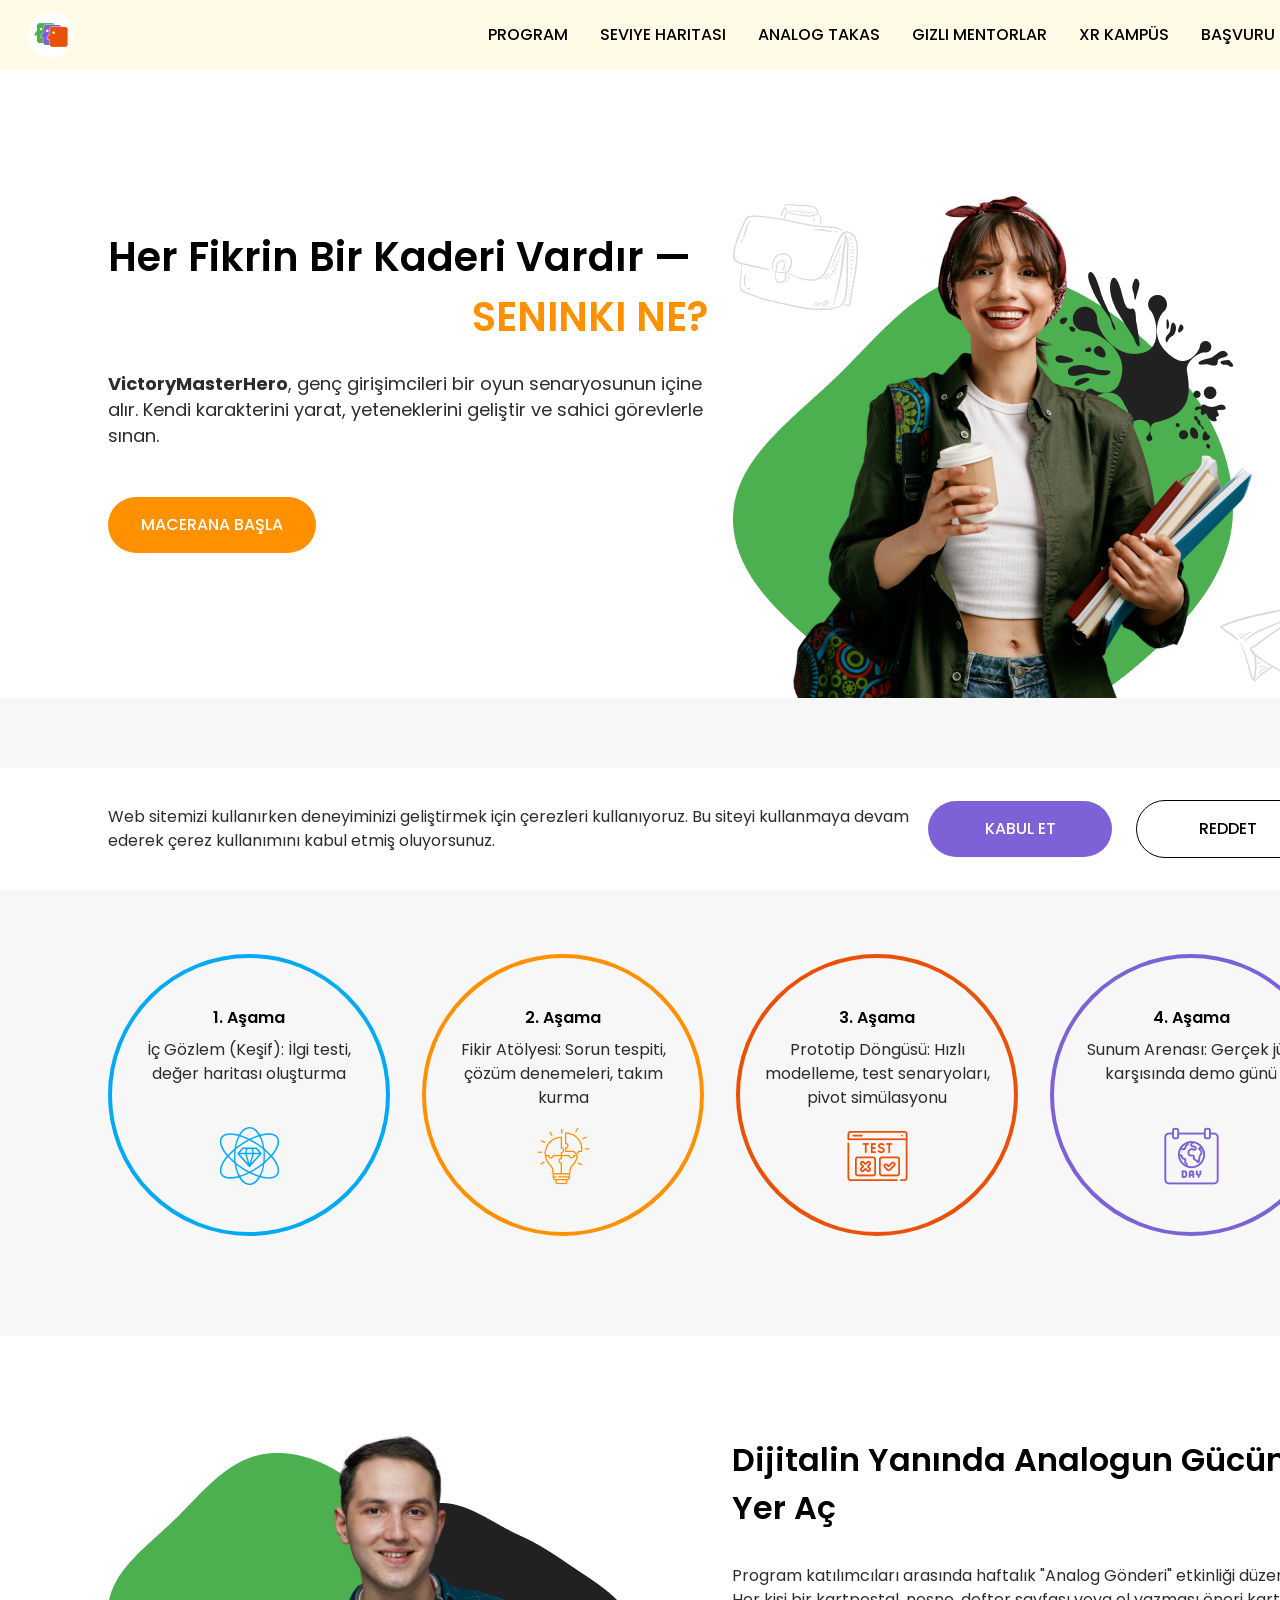
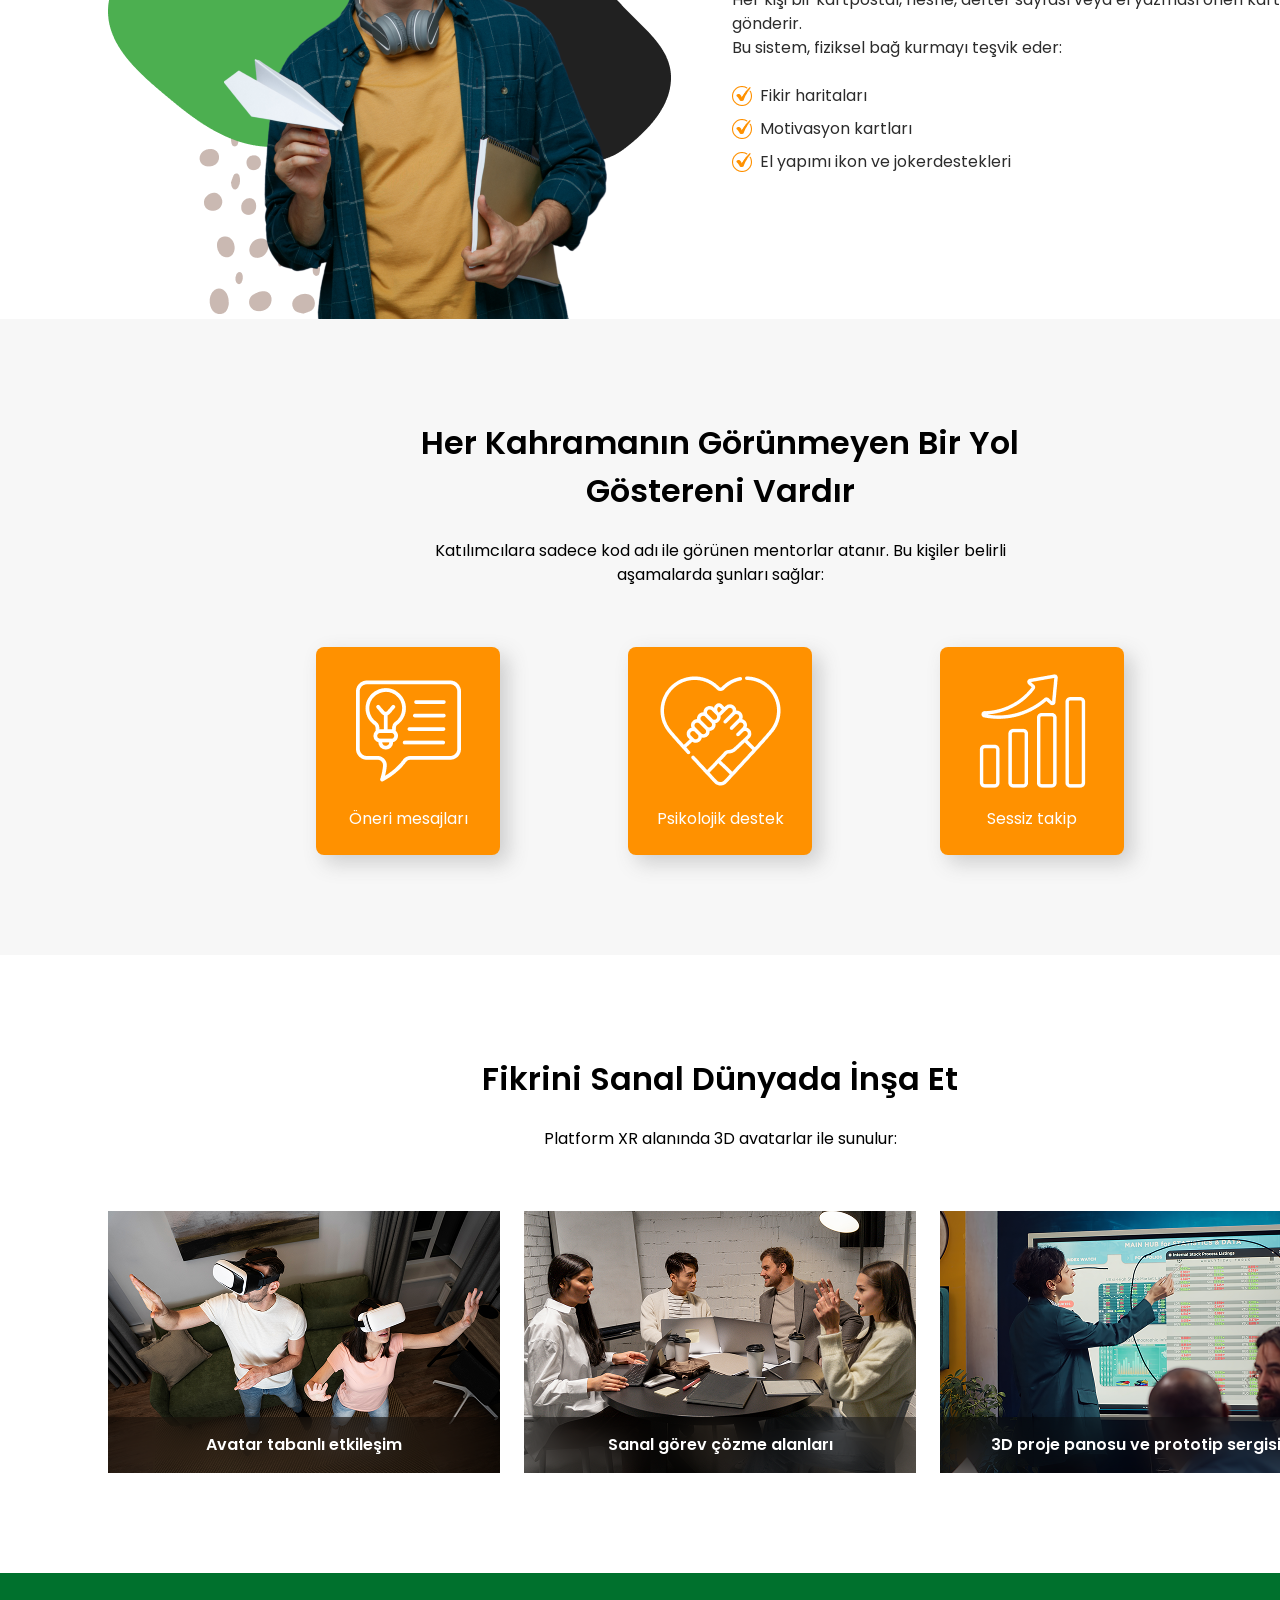
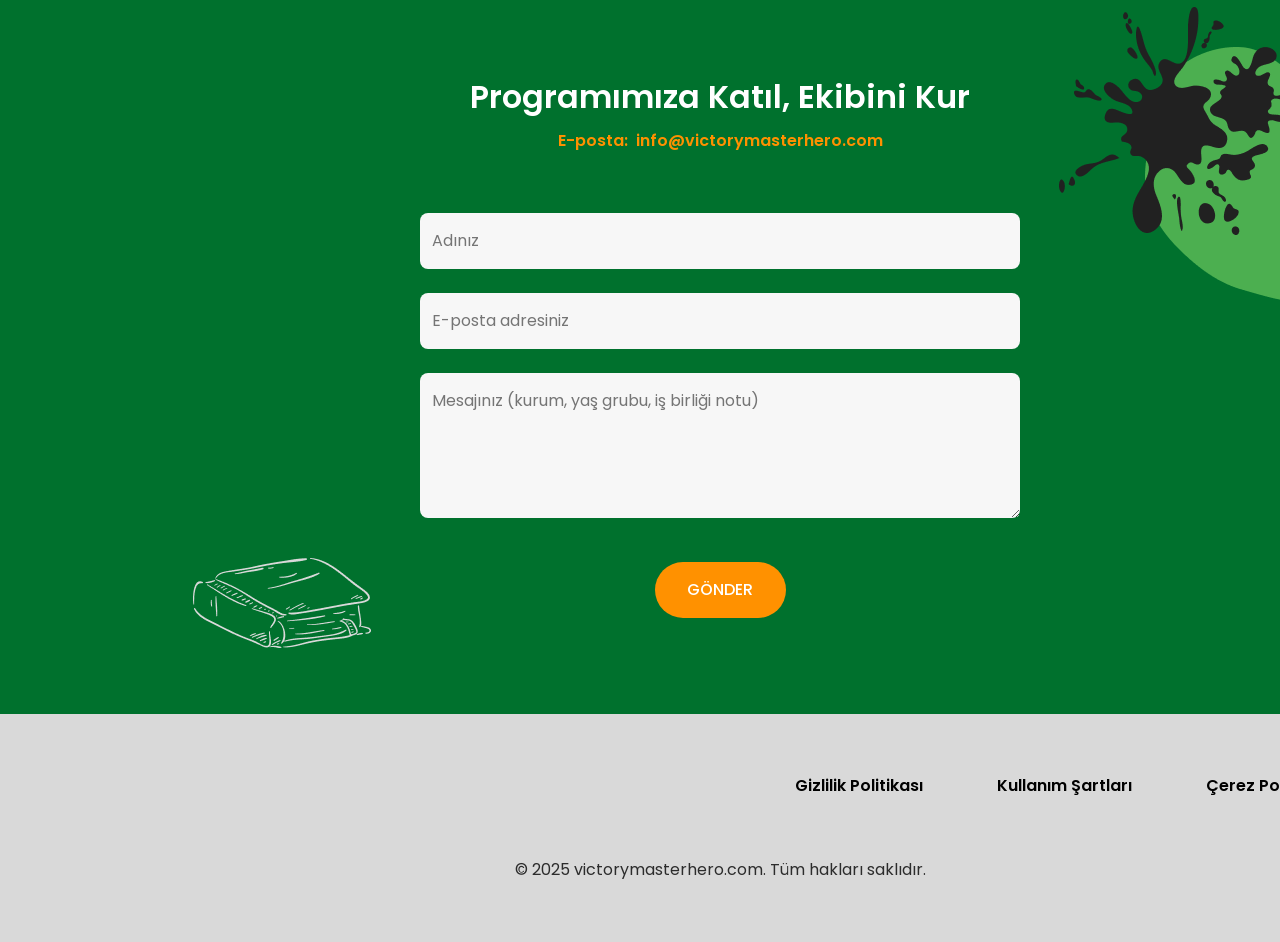
==== index.html @ 44bc8021 "1" ====
<!DOCTYPE html>
<html lang="en">
  <head>
    <meta charset="UTF-8" />
    <meta name="viewport" content="width=device-width, initial-scale=1.0" />
    <meta
      name="description"
      content="VictoryMasterHero, gençler için girişimcilik temelli oyunlaştırılmış eğitim programı sunar. XR kampüs, mentor sistemi ve analog takasla desteklenir."
    />
    <meta
      name="keywords"
      content="genç girişim, XR eğitim, oyunlaştırma, mentor destekli öğrenme, yaratıcı fikir süreci, girişimcilik oyunu"
    />
    <meta name="author" content="VictoryMasterHero Team" />
    <meta name="robots" content="index, follow" />
    <link rel="canonical" href="https://victorymasterhero.com" />

    <title>VictoryMasterHero</title>
    <link rel="icon" href="img/500x500.png" />

    <link rel="stylesheet" href="css/main.css" />
  </head>

  <body>
    <div id="cookie-popup" class="w-o-cookie-popup">
      <div class="w-o-cookie-popup-container">
        <p class="w-o-cookie-popup-text-two">
          Web sitemizi kullanırken deneyiminizi geliştirmek için çerezleri
          kullanıyoruz. Bu siteyi kullanmaya devam ederek çerez kullanımını
          kabul etmiş oluyorsunuz.
        </p>
        <div class="w-o-cookie-button-container">
          <button id="accept-cookies" class="w-o-cookie-button">
            Kabul Et
          </button>
          <button id="decline-cookies" class="w-o-cookie-button">Reddet</button>
        </div>
      </div>
    </div>
    <header class="w-o-header">
      <div class="w-o-header-background"></div>
      <nav class="w-o-navigation">
        <ul class="w-o-navigation-list">
          <li class="w-o-navigation-item">
            <a href="/" class="w-o-navigation-link">
              <img
                href="/"
                class="w-o-title-img w-o-navigation-img"
                alt="logo"
                src="img/header/Logo.png"
              />
            </a>
          </li>
          <li class="w-o-navigation-item">
            <a href="/" class="w-o-navigation-link">Program</a>
          </li>
          <li class="w-o-navigation-item">
            <a href="/#why" class="w-o-navigation-link">Seviye Haritası</a>
          </li>
          <li class="w-o-navigation-item">
            <a href="/#uniqueness" class="w-o-navigation-link">Analog Takas</a>
          </li>

          <li class="w-o-navigation-item">
            <a href="/#how" class="w-o-navigation-link">Gizli Mentorlar</a>
          </li>
          <li class="w-o-navigation-item">
            <a href="/#characters" class="w-o-navigation-link">XR Kampüs</a>
          </li>

          <li class="w-o-navigation-item">
            <a href="/#features" class="w-o-navigation-link">Başvuru</a>
          </li>
        </ul>

        <div class="w-o-header-button-wrapper">
          <a href="/" class="w-o-policy-terms-header-icon-menu">
            <img
              href="/"
              class="w-o-title-img"
              alt="logo"
              src="img/header/Logo.png"
            />
          </a>

          <button type="button" class="w-o-header-icon-button" data-menu-button>
            <img
              class="w-o-header-icon w-o-header-icon-menu"
              src="img/header/icon_burger.png"
              alt="menu "
            />

            <svg
              class="w-o-header-icon w-o-header-icon-close"
              viewBox="0 0 20 20"
              style="width: 32px; height: 32px; margin: -2px 8px 0 0"
            >
              <path
                fill-rule="evenodd"
                clip-rule="evenodd"
                d="M17.0303 6.96967C17.3232 7.26256 17.3232 7.73744 17.0303 8.03033L13.0607 12L17.0303 15.9697C17.3232 16.2626 17.3232 16.7374 17.0303 17.0303C16.7374 17.3232 16.2626 17.3232 15.9697 17.0303L12 13.0607L8.03033 17.0303C7.73744 17.3232 7.26256 17.3232 6.96967 17.0303C6.67678 16.7374 6.67678 16.2626 6.96967 15.9697L10.9393 12L6.96967 8.03033C6.67678 7.73744 6.67678 7.26256 6.96967 6.96967C7.26256 6.67678 7.73744 6.67678 8.03033 6.96967L12 10.9393L15.9697 6.96967C16.2626 6.67678 16.7374 6.67678 17.0303 6.96967Z"
                fill="rgba(0, 0, 0, 1)"
              />
            </svg>
          </button>
        </div>
      </nav>
    </header>

    <main>
      <section class="w-o-home" id="home">
        <div class="w-o-home-container">
          <div class="w-o-home-container-top">
            <p class="w-o-home-title">Her Fikrin Bir Kaderi Vardır —</p>
            <p class="w-o-home-title-q">Seninki Ne?</p>
            <p class="w-o-home-text">
              <strong>VictoryMasterHero</strong>, genç girişimcileri bir oyun
              senaryosunun içine alır. Kendi karakterini yarat, yeteneklerini
              geliştir ve sahici görevlerle sınan.
            </p>
            <a class="w-o-home-link" href="#"> Macerana Başla </a>
          </div>
        </div>
      </section>
      <article class="w-o-why" id="why">
        <span style="display: none"
          >Generated: 2025-05-02, Hash: w-o-qk39fnbgvhd-w-o-7x</span
        >

        <div class="w-o-why-container">
          <h2 class="w-o-about-title">
            Büyük Yolculuklar Minik <br />
            Kararlarla Başlar
          </h2>
          <dl class="w-o-why-list">
            <div
              class="w-o-why-item"
              style="border: 4px solid rgba(3, 169, 244, 1)"
            >
              <dt class="w-o-why-text-bold">1. Aşama</dt>
              <dd class="w-o-why-text">
                İç Gözlem (Keşif): İlgi testi, değer haritası oluşturma
              </dd>
              <figure class="w-o-why-img">
                <img
                  class="w-o-why-img"
                  src="img/why/values_16257068.png"
                  alt="values"
                />
              </figure>
            </div>
            <div
              class="w-o-why-item"
              style="border: 4px solid rgba(255, 145, 0, 1)"
            >
              <dt class="w-o-why-text-bold">2. Aşama</dt>
              <dd class="w-o-why-text">
                Fikir Atölyesi: Sorun tespiti, çözüm denemeleri, takım kurma
              </dd>
              <figure class="w-o-why-img">
                <img
                  class="w-o-why-img"
                  src="img/why/puzzle_11827458.png"
                  alt="puzzle"
                />
              </figure>
            </div>
            <div
              class="w-o-why-item"
              style="border: 4px solid rgba(232, 81, 7, 1)"
            >
              <dt class="w-o-why-text-bold">3. Aşama</dt>
              <dd class="w-o-why-text">
                Prototip Döngüsü: Hızlı modelleme, test senaryoları, pivot
                simülasyonu
              </dd>
              <figure class="w-o-why-img">
                <img
                  class="w-o-why-img"
                  src="img/why/test_6749151.png"
                  alt="test"
                />
              </figure>
            </div>
            <div
              class="w-o-why-item"
              style="border: 4px solid rgba(124, 98, 214, 1)"
            >
              <dt class="w-o-why-text-bold">4. Aşama</dt>
              <dd class="w-o-why-text">
                Sunum Arenası: Gerçek jüri karşısında demo günü
              </dd>
              <figure class="w-o-why-img">
                <img
                  class="w-o-why-img"
                  src="img/why/earth-day_16931848 1.png"
                  alt="earth day"
                />
              </figure>
            </div>
          </dl>
        </div>
      </article>
      <section class="w-o-uniqueness" id="uniqueness">
        <div class="w-o-uniqueness-container">
          <h2 class="w-o-about-title">
            Dijitalin Yanında Analogun Gücüne Yer Aç
          </h2>
          <p class="w-o-uniqueness-text-q">
            Program katılımcıları arasında haftalık "Analog Gönderi" etkinliği
            düzenlenir. Her kişi bir kartpostal, nesne, defter sayfası veya el
            yazması öneri kartı gönderir. <br />
            Bu sistem, fiziksel bağ kurmayı teşvik eder:
          </p>
          <div class="w-o-uniqueness-list">
            <div class="w-o-uniqueness-item">
              <img src="/img/Icon.png" alt="done" />
              <p class="w-o-uniqueness-text">Fikir haritaları</p>
            </div>
            <div class="w-o-uniqueness-item">
              <img src="/img/Icon.png" alt="done" />
              <p class="w-o-uniqueness-text">Motivasyon kartları</p>
            </div>
            <div class="w-o-uniqueness-item">
              <img src="/img/Icon.png" alt="done" />
              <p class="w-o-uniqueness-text">
                El yapımı ikon ve jokerdestekleri
              </p>
            </div>
          </div>
        </div>
      </section>
      <section class="w-o-how" id="how">
        <div class="w-o-how-container">
          <h2 class="w-o-about-title w-o-how-title">
            Her Kahramanın Görünmeyen Bir Yol Göstereni Vardır
          </h2>
          <p class="w-o-how-q">
            Katılımcılara sadece kod adı ile görünen mentorlar atanır. Bu
            kişiler belirli aşamalarda şunları sağlar:
          </p>
          <ul class="w-o-how-list">
            <li class="w-o-how-item">
              <img
                class="w-o-how-img"
                src="/img/how/creative_9762120.png"
                alt="creative"
              />
              <p class="w-o-how-text">Öneri mesajları</p>
            </li>
            <li class="w-o-how-item">
              <img
                class="w-o-how-img"
                src="/img/how/hands_4951311 1.png"
                alt="hands"
              />
              <p class="w-o-how-text">Psikolojik destek</p>
            </li>
            <li class="w-o-how-item">
              <img
                class="w-o-how-img"
                src="/img/how/growth-chart_11753055 1.png"
                alt="growth chart"
              />
              <p class="w-o-how-text">Sessiz takip</p>
            </li>
          </ul>
        </div>
      </section>
      <section class="w-o-characters" id="characters">
        <div class="w-o-characters-container">
          <h2 class="w-o-about-title w-o-characters-title">
            Fikrini Sanal Dünyada İnşa Et
          </h2>
          <p class="w-o-characters-q">
            Platform XR alanında 3D avatarlar ile sunulur:
          </p>
          <ul class="w-o-characters-list">
            <li class="w-o-characters-item">
              <img
                class="w-o-characters-img"
                src="/img/characters/Image (1).png"
                alt="people"
              />
              <p class="w-o-characters-text">Avatar tabanlı etkileşim</p>
            </li>
            <li class="w-o-characters-item">
              <img
                class="w-o-characters-img"
                src="/img/characters/Image (2).png"
                alt="people"
              />
              <p class="w-o-characters-text">Sanal görev çözme alanları</p>
            </li>
            <li class="w-o-characters-item">
              <img
                class="w-o-characters-img"
                src="/img/characters/Image (3).png"
                alt="people"
              />
              <p class="w-o-characters-text">
                3D proje panosu ve prototip sergisi
              </p>
            </li>
          </ul>
        </div>
      </section>

      <section class="w-o-features" id="features">
        <div class="w-o-features-container">
          <h2 class="w-o-features-title">Programımıza Katıl, Ekibini Kur</h2>
          <p class="w-o-features-text-bold">
            E-posta: 
            <a
              class="w-o-features-text-bold"
              href="mailto:info@victorymasterhero.com"
              >info@victorymasterhero.com</a
            >
          </p>
          <div class="w-o-features-div">
            <form
              class="w-o-features-form"
              action="info@victorymasterhero.com"
              method="POST"
              enctype="text/plain"
            >
              <input
                class="w-o-features-input"
                type="text"
                name="name"
                placeholder="Adınız"
                required
              />
              <input
                class="w-o-features-input"
                type="email"
                name="email"
                placeholder="E-posta adresiniz"
                required
              />
              <textarea
                class="w-o-features-input w-o-features-textarea"
                name="message"
                required
                placeholder="Mesajınız (kurum, yaş grubu, iş birliği notu)"
              ></textarea>
              <button class="w-o-features-button" type="submit">Gönder</button>
            </form>
          </div>
        </div>
      </section>
    </main>
    <footer
      class="w-o-footer"
      style="margin: auto; background: rgba(217, 217, 217, 1)"
    >
      <div class="w-o-footer-container">
        <div class="w-o-footer-wrapper">
          <a class="w-o-footer-text" href="/policy.html">Gizlilik Politikası</a>
          <a class="w-o-footer-text" href="/terms.html">Kullanım Şartları </a>
          <a class="w-o-footer-text" href="/cookies.html">Çerez Politikası</a>
        </div>
        <p class="w-o-footer-copyright">
          © 2025 victorymasterhero.com. Tüm hakları saklıdır.
        </p>
      </div>
    </footer>
    <script src="js/mobile-menu.js"></script>
    <script src="js/jquery-loc-w-o-0.js"></script>
  </body>
</html>
---- css/main.css ----
@import url("https://fonts.googleapis.com/css2?family=Poppins:ital,wght@0,100;0,200;0,300;0,400;0,500;0,600;0,700;0,800;0,900;1,100;1,200;1,300;1,400;1,500;1,600;1,700;1,800;1,900&display=swap");

* {
  -webkit-box-sizing: border-box;
  box-sizing: border-box;
}

html {
  scroll-behavior: smooth;
  background: rgba(255, 255, 255, 1);
  color: rgba(44, 44, 44, 1);
}

body {
  margin: 0;
}

h1,
h2,
h3,
h4,
h5,
h6,
p {
  margin: 0;
}

ul,
ol {
  margin: 0;
  padding: 0;
  list-style: none;
}
dl,
dt,
dd {
  margin: 0;
  padding: 0;
}
img {
  display: block;
  height: auto;
}
figure {
  margin: 0;
  padding: 0;
  border: 0;
}
.list {
  list-style: none;
}

button,
a {
  cursor: pointer;
}

.button:hover {
  scale: 120%;
}

.w-o-header.is-open .w-o-header-background {
  left: 0;
}
.w-o-header-button-wrapper {
  margin-left: auto;
}
.w-o-header-icon {
  display: none;
}

.w-o-header-icon-button {
  display: -webkit-box;
  display: -ms-flexbox;
  display: flex;
  background-color: transparent;
  border: none;
  border-radius: 50%;
}
.w-o-navigation-list.is-open {
  right: 0;
}
.w-o-header-icon-menu {
  display: block;
}

.w-o-header-icon-button.is-open .w-o-header-icon-menu {
  display: none;
}

.w-o-header-icon-button.is-open .w-o-header-icon-close {
  display: block;
}

.w-o-header {
  position: fixed;
  width: 100%;
  z-index: 5;
  transition: background-color 0.3s ease;
  background: transparent;
  display: flex;
  height: 66px;
  background: rgba(217, 217, 217, 1);
  backdrop-filter: blur(20px);
}

.w-o-header-background {
  position: absolute;
  top: 0;
  right: 0;
  bottom: 0;
  left: 100%;
  z-index: -1;
  transition: left 0.3s ease;
  background: rgba(217, 217, 217, 1);
  backdrop-filter: blur(20px);
}
.w-o-header.is-open .w-o-header-background {
  left: 0;
}
.w-o-header-button-wrapper {
  margin-right: auto;
  display: flex;
  align-items: center;
  justify-content: space-between;
}

.w-o-header-icon-menu {
  display: block;
}

.w-o-header-icon-button.is-open .w-o-header-icon-menu {
  display: none;
}

.w-o-header-icon-button.is-open .w-o-header-icon-close {
  display: block;
}

.w-o-navigation {
  display: -ms-flexbox;
  -webkit-box-orient: vertical;
  -webkit-box-direction: normal;
  -ms-flex-direction: column;
  flex-direction: column;
  -webkit-box-align: center;
  -ms-flex-align: center;
  align-items: center;
  -webkit-box-flex: 1;
  -ms-flex: 1;
  flex: 1;
  padding: 10px 12px;
  position: relative;
}

.w-o-navigation-list {
  display: flex;
  flex-direction: column;
  align-items: start;
  position: absolute;
  top: 100%;
  right: -100%;
  width: 100%;
  height: 557px;
  transition: 0.3s;
  z-index: 999;
  padding: 0px 32px;
  gap: 28px;
  background: rgba(217, 217, 217, 1);
  backdrop-filter: blur(20px);
}

.w-o-navigation-list.is-open {
  right: 0;
}

.w-o-navigation-link {
  font-family: Poppins;
  font-weight: 500;
  font-size: 16px;
  line-height: 24px;
  letter-spacing: 0%;
  text-align: center;
  text-transform: uppercase;

  transition: all 0.3s ease-in-out;
  text-decoration: none;
  color: rgba(0, 0, 0, 1);
}

.w-o-navigation-link:hover,
.w-o-navigatioт-link:focus {
  color: rgba(0, 110, 4, 1);
}

.w-o-header.is-open {
  background-color: transparent;
}

.w-o-navigation-img {
  display: none;
}

@media screen and (min-width: 1200px) {
  .w-o-navigation-img {
    display: flex;
    margin-right: 380px;
  }
  .w-o-policy-terms-header-icon-menu {
    display: none;
  }

  .w-o-header {
    width: 100%;
    height: 70px;
    padding: 10px 0px 10px 20px;
    display: flex;
    align-items: center;
    justify-content: center;
    z-index: 1000;
    background: rgba(255, 251, 230, 1);
  }

  .w-o-header-background {
  }
  .w-o-header-icon-button {
    display: none;
  }
  .w-o-navigation {
    display: flex;
    flex-direction: row;
    flex: 1;
    padding: 0;
    width: 1440px;
    margin: auto;
  }

  .w-o-navigation-list {
    background-color: transparent;
    flex-direction: row;
    display: flex;
    position: static;
    width: 1440px;
    margin: auto;
    padding-block: 0;
    flex: 1;
    gap: 32px;
    height: 0px;
    display: flex;
    justify-content: center;
    align-items: center;
    justify-content: center;
  }

  .w-o-navigation-link {
    font-family: Poppins;
    font-weight: 500;
    font-size: 16px;
    line-height: 24px;
    letter-spacing: 0%;
    text-align: center;
    text-transform: uppercase;

    text-decoration: none;
  }

  .w-o-navigation-item-desk {
    display: none;
  }
}
.w-o-home {
  width: 375px;
  height: 812px;
  background-repeat: no-repeat;
  background-size: cover;
  background-position: center;
  background-image: url("/img/hero_section.png");
  margin: auto;
}
.w-o-home-container {
  width: 375px;
  padding: 144px 16px 0px;
  margin: auto;
}

.w-o-home-container-top {
  display: flex;
  flex-direction: column;
}

.w-o-home-title {
  font-family: Poppins;
  font-weight: 600;
  font-size: 22px;
  line-height: 32px;
  letter-spacing: 0%;
  color: rgba(0, 0, 0, 1);
}
.w-o-home-title-q {
  font-family: Poppins;
  font-weight: 600;
  font-size: 22px;
  line-height: 32px;
  letter-spacing: 0%;
  text-align: right;
  text-transform: uppercase;
  color: rgba(255, 145, 0, 1);
}
.w-o-home-text {
  font-family: Poppins;
  font-weight: 400;
  font-size: 16px;
  line-height: 24px;
  letter-spacing: 0%;
  padding: 24px 0 32px;
}

.w-o-home-link {
  background: rgba(255, 145, 0, 1);
  width: 343px;
  border-radius: 50px;
  padding-top: 16px;
  padding-bottom: 16px;
  font-family: Poppins;
  font-weight: 500;
  font-size: 16px;
  line-height: 24px;
  letter-spacing: 0%;
  text-transform: uppercase;
  color: rgba(255, 255, 255, 1);
  text-align: center;
  text-decoration: none;
  transition: transform 0.3s ease-in-out;
}

.w-o-home-link:hover {
  transform: scale(1.1);

  background: rgba(196, 112, 0, 1);
}

@media screen and (min-width: 1200px) {
  .w-o-home {
    width: 1440px;
    height: 698px;
    background-image: url("/img/hero_section\ \(1\).png");
  }
  .w-o-home-container {
    width: 1440px;
    padding: 227px 108px 0px;
  }
  .w-o-home-container-top {
    display: flex;
    flex-direction: column;

    width: 600px;
  }

  .w-o-home-title {
    font-family: Poppins;
    font-weight: 600;
    font-size: 40px;
    line-height: 60px;
    letter-spacing: 0%;
  }
  .w-o-home-title-q {
    font-family: Poppins;
    font-weight: 600;
    font-size: 40px;
    line-height: 60px;
    letter-spacing: 0%;
    text-align: right;
    text-transform: uppercase;
  }
  .w-o-home-text {
    font-family: Poppins;
    font-weight: 400;
    font-size: 18px;
    line-height: 26px;
    letter-spacing: 0%;

    padding: 24px 0 48px;
  }

  .w-o-home-link {
    width: 208px;
    border-radius: 50px;
    padding-top: 16px;
    padding-bottom: 16px;
    font-family: Poppins;
    font-weight: 500;
    font-size: 16px;
    line-height: 24px;
    letter-spacing: 0%;
    text-transform: uppercase;
  }
}
.w-o-why {
  background: rgba(247, 247, 247, 1);
}
.w-o-why-container {
  width: 375px;
  margin: auto;
  padding: 60px 16px;
}
.w-o-why-list {
  padding: 40px 30px 0;
  display: flex;
  flex-direction: column;
  align-items: center;
  gap: 32px;
}
.w-o-why-item {
  width: 282px;
  height: 282px;
  border-radius: 1000px;
  padding-top: 56px;
  padding-right: 16px;
  padding-bottom: 56px;
  padding-left: 16px;
  border-width: 4px;
}
.w-o-why-text-bold {
  font-family: Poppins;
  font-weight: 600;
  font-size: 14px;
  line-height: 22px;
  letter-spacing: 0%;
  text-align: center;
  color: rgba(0, 0, 0, 1);
}
.w-o-why-text {
  font-family: Poppins;
  font-weight: 400;
  font-size: 14px;
  line-height: 22px;
  letter-spacing: 0%;
  text-align: center;
  color: rgba(44, 44, 44, 1);
  padding: 8px 0 36px;
}
.w-o-why-img {
  margin: auto;
}
@media screen and (min-width: 1200px) {
  .w-o-why-container {
    width: 1440px;
    padding: 100px 108px;
  }
  .w-o-why-list {
    padding: 60px 00px 0;
    display: flex;
    flex-direction: row;
    align-items: center;
    gap: 32px;
  }
  .w-o-why-item {
    width: 282px;
    height: 282px;
    justify-content: space-between;
    padding-top: 48px;
    padding-right: 16px;
    padding-bottom: 48px;
    padding-left: 16px;
    border-radius: 1000px;
    border-width: 4px;
  }
  .w-o-why-text-bold {
    font-family: Poppins;
    font-weight: 600;
    font-size: 16px;
    line-height: 24px;
    letter-spacing: 0%;
    text-align: center;
  }
  .w-o-why-text {
    font-family: Poppins;
    font-weight: 400;
    font-size: 16px;
    line-height: 24px;
    letter-spacing: 0%;
    text-align: center;
    height: 72px;
    padding: 0;
    margin: 8px 0 16px;
  }
  .w-o-why-img {
    margin: auto;
  }
}

.w-o-uniqueness {
  margin: auto;
  width: 375px;
  height: 690px;
  background-repeat: no-repeat;
  background-size: cover;
  background-position: center;
  background-image: url("/img/1.png");
}
.w-o-uniqueness-container {
  margin: auto;
  width: 375px;
  padding: 60px 16px 0;
}
.w-o-uniqueness-text-q {
  font-family: Poppins;
  font-weight: 400;
  font-size: 14px;
  line-height: 22px;
  letter-spacing: 0%;

  padding: 32px 0 24px;
}
.w-o-uniqueness-list {
  display: flex;
  flex-direction: column;
  gap: 9px;
}

.w-o-uniqueness-item {
  display: flex;
  align-items: center;
  gap: 8px;
  font-family: Poppins;
  font-weight: 400;
  font-size: 14px;
  line-height: 22px;
  letter-spacing: 0%;
}

@media screen and (min-width: 1200px) {
  .w-o-uniqueness {
    width: 1440px;
    height: 583px;
    background-image: url("/img/2.png");
  }
  .w-o-uniqueness-container {
    margin: auto;
    width: 1440px;
    padding: 100px 108px 0 732px;
  }
  .w-o-uniqueness-text-q {
    font-family: Poppins;
    font-weight: 400;
    font-size: 16px;
    line-height: 24px;
    letter-spacing: 0%;

    padding: 32px 0 24px;
  }
  .w-o-uniqueness-list {
    display: flex;
    flex-direction: column;
    gap: 9px;
  }

  .w-o-uniqueness-item {
    display: flex;
    align-items: center;
    gap: 8px;
    font-family: Poppins;
    font-weight: 400;
    font-size: 16px;
    line-height: 24px;
    letter-spacing: 0%;
  }
}

.w-o-about-title {
  font-family: Poppins;
  font-weight: 600;
  font-size: 22px;
  line-height: 32px;
  letter-spacing: 0%;
  color: rgba(0, 0, 0, 1);
}

@media screen and (min-width: 1200px) {
  .w-o-about-title {
    font-family: Poppins;
    font-weight: 600;
    font-size: 32px;
    line-height: 48px;
    letter-spacing: 0%;
  }
}
.w-o-how {
  background: rgba(247, 247, 247, 1);
}
.w-o-how-container {
  margin: auto;
  width: 375px;
  padding: 60px 16px;
}
.w-o-how-q {
  font-family: Poppins;
  font-weight: 400;
  font-size: 14px;
  line-height: 22px;
  letter-spacing: 0%;
  text-align: center;
  color: rgba(0, 0, 0, 1);
  padding: 24px 0 40px;
}
.w-o-how-list {
  display: flex;
  flex-direction: column;
  gap: 40px;
  align-items: center;
}

.w-o-how-item {
  width: 184px;
  height: 206px;
  border-radius: 8px;
  padding-top: 24px;
  padding-right: 32px;
  padding-bottom: 24px;
  padding-left: 32px;

  background: rgba(255, 145, 0, 1);
  box-shadow: 8px 8px 20px 0px rgba(84, 84, 84, 0.25);
}

.w-o-how-img {
  margin: auto;
}

.w-o-how-text {
  font-family: Poppins;
  font-weight: 400;
  font-size: 14px;
  line-height: 22px;
  letter-spacing: 0%;
  color: rgba(255, 255, 255, 1);
  text-align: center;
  padding-top: 16px;
}
.w-o-how-title {
  text-align: center;
}
@media screen and (min-width: 1200px) {
  .w-o-how-container {
    margin: auto;
    width: 1440px;
    padding: 100px;
  }
  .w-o-how-title {
    text-align: center;
    font-family: Poppins;
    font-weight: 600;
    font-size: 32px;
    line-height: 48px;
    letter-spacing: 0%;
    text-align: center;
    padding: 0 320px;
  }
  .w-o-how-q {
    font-family: Poppins;
    font-weight: 400;
    font-size: 16px;
    line-height: 24px;
    letter-spacing: 0%;
    text-align: center;

    color: rgba(0, 0, 0, 1);
    padding: 24px 320px 60px;
  }
  .w-o-how-list {
    display: flex;
    flex-direction: row;
    justify-content: center;
    gap: 128px;
    align-items: center;
  }

  .w-o-how-item {
    width: 184px;
    height: 208px;
    border-radius: 8px;
    padding-top: 24px;
    padding-right: 0px;
    padding-bottom: 24px;
    padding-left: 0px;

    background: rgba(255, 145, 0, 1);
    box-shadow: 8px 8px 20px 0px rgba(84, 84, 84, 0.25);
  }

  .w-o-how-img {
    margin: auto;
  }

  .w-o-how-text {
    font-family: Poppins;
    font-weight: 400;
    font-size: 16px;
    line-height: 24px;
    letter-spacing: 0%;
    text-align: center;

    padding-top: 16px;
  }
}

.w-o-characters-container {
  padding: 60px 16px;
  margin: auto;
  width: 375px;
}
.w-o-characters-title {
  text-align: center;
}
.w-o-characters-q {
  font-family: Poppins;
  font-weight: 400;
  font-size: 14px;
  line-height: 22px;
  letter-spacing: 0%;
  text-align: center;
  color: rgba(0, 0, 0, 1);
  padding: 24px 0 40px;
}
.w-o-characters-list {
  display: flex;
  flex-direction: column;
  gap: 24px;
}
.w-o-characters-img {
  width: 343px;
  height: 262px;
}

.w-o-characters-text {
  backdrop-filter: blur(16px);
  background: rgba(0, 0, 0, 0.4);
  width: 343px;
  height: 54px;
  padding: 16px;
  margin-top: -54px;
  font-family: Poppins;
  font-weight: 600;
  font-size: 14px;
  line-height: 22px;
  letter-spacing: 0%;
  text-align: center;
  color: rgba(255, 255, 255, 1);
}

@media screen and (min-width: 1200px) {
  .w-o-characters-container {
    padding: 100px 108px;
    margin: auto;
    width: 1440px;
  }
  .w-o-characters-q {
    font-family: Poppins;
    font-weight: 400;
    font-size: 16px;
    line-height: 24px;
    letter-spacing: 0%;
    text-align: center;

    padding: 24px 0 60px;
  }
  .w-o-characters-list {
    display: flex;
    flex-direction: row;
    gap: 24px;
  }
  .w-o-characters-img {
    width: 392px;
    height: 262px;
  }

  .w-o-characters-text {
    width: 392px;
    height: 56px;
    padding: 16px;

    margin-top: -56px;
    font-family: Poppins;
    font-weight: 600;
    font-size: 16px;
    line-height: 24px;
    letter-spacing: 0%;
  }
}

.w-o-features {
  margin: auto;
  width: 375px;
  height: 683px;
  background-repeat: no-repeat;
  background-size: cover;
  background-position: center;
  background-image: url("/img/bg.png");
}

.w-o-features-container {
  width: 375px;
  margin: auto;
  padding: 60px 16px 0;
}
.w-o-features-title {
  font-family: Poppins;
  font-weight: 600;
  font-size: 32px;
  line-height: 48px;
  letter-spacing: 0%;
  text-align: center;
  color: rgba(255, 255, 255, 1);
}
.w-o-features-text-bold {
  font-family: Poppins;
  font-weight: 600;
  font-size: 14px;
  line-height: 22px;
  letter-spacing: 0%;
  text-align: center;
  color: rgba(255, 145, 0, 1);
  padding: 8px 0 40px;
  text-decoration: none;
}

.w-o-features-form {
  display: flex;
  flex-direction: column;
  gap: 24px;
}
.w-o-features-input {
  border-radius: 8px;
  padding-top: 16px;
  padding-right: 12px;
  padding-bottom: 16px;
  padding-left: 12px;
  background: rgba(247, 247, 247, 1);
  font-family: Poppins;
  font-weight: 400;
  font-size: 14px;
  line-height: 22px;
  letter-spacing: 0%;
  border: none;
}
.w-o-features-textarea {
  height: 145px;
}
.w-o-features-button {
  width: 343px;
  border-radius: 50px;
  padding-top: 16px;
  padding-right: 32px;
  padding-bottom: 16px;
  padding-left: 32px;
  background: rgba(255, 145, 0, 1);
  border: none;
  font-family: Poppins;
  font-weight: 500;
  font-size: 16px;
  line-height: 24px;
  letter-spacing: 0%;
  text-transform: uppercase;
  color: rgba(255, 255, 255, 1);
  transition: all 0.3s ease-in-out;
}
.w-o-features-button:hover {
  transform: scale(1.1);
  background: rgba(196, 112, 0, 1);
}
@media screen and (min-width: 1200px) {
  .w-o-features {
    margin: auto;
    width: 1440px;
    height: 741px;
    background-repeat: no-repeat;
    background-size: cover;
    background-position: center;
    background-image: url("/img/bg\ \(2\).png");
  }

  .w-o-features-container {
    width: 1440px;
    margin: auto;
    padding: 100px 420px 0;
  }
  .w-o-features-title {
    font-family: Poppins;
    font-weight: 600;
    font-size: 32px;
    line-height: 48px;
    letter-spacing: 0%;
    text-align: center;
  }
  .w-o-features-text-bold {
    font-family: Poppins;
    font-weight: 600;
    font-size: 16px;
    line-height: 24px;
    letter-spacing: 0%;
    text-align: center;

    padding: 8px 0 60px;
  }

  .w-o-features-form {
    display: flex;
    flex-direction: column;
    gap: 24px;
  }
  .w-o-features-input {
    font-family: Poppins;
    font-weight: 400;
    font-size: 16px;
    line-height: 24px;
    letter-spacing: 0%;

    border: none;
  }
  .w-o-features-textarea {
    height: 145px;
  }
  .w-o-features-button {
    width: 131px;
    padding-top: 16px;
    padding-bottom: 16px;
    border-radius: 50px;
    font-family: Poppins;
    font-weight: 500;
    font-size: 16px;
    line-height: 24px;
    letter-spacing: 0%;
    text-transform: uppercase;
    margin: auto;
    margin-top: 20px;
  }
}

.w-o-container {
  padding: 126px 16px 60px;
  width: 375px;
  margin: auto;
  font-family: Poppins;
  font-weight: 400;
  font-size: 14px;
  line-height: 22px;
  letter-spacing: 0%;
}

.w-o-container h1 {
  font-family: Poppins;
  font-weight: 600;
  font-size: 32px;
  line-height: 48px;
  letter-spacing: 0%;
}

.w-o-container h2 {
  margin-top: 10px;
  font-family: Poppins;
  font-weight: 600;
  font-size: 16px;
  line-height: 24px;
  letter-spacing: 0%;
}

.w-o-container h3 {
  margin-top: 10px;
  font-family: Poppins;
  font-weight: 600;
  font-size: 16px;
  line-height: 24px;
  letter-spacing: 0%;
}

.w-o-container ul {
  margin-top: 10px;
  list-style-type: disc;
  margin-left: 20px;
}

.w-o-container ul li {
  margin-bottom: 10px;
}
.w-o-container p {
  margin-top: 10px;
}
.w-o-container a {
  text-decoration: none;
  color: inherit;
  transition: all 0.3s ease-in-out;
  color: rgba(0, 26, 255, 1);
}

.w-o-container a:hover {
  text-decoration: underline;
}

@media screen and (min-width: 1200px) {
  .w-o-container {
    padding: 170px 212px 96px;
    width: 1440px;
    margin: auto;
    font-family: Poppins;
    font-weight: 400;
    font-size: 16px;
    line-height: 24px;
    letter-spacing: 0%;
  }

  .w-o-container h1 {
    font-family: Poppins;
    font-weight: 600;
    font-size: 32px;
    line-height: 48px;
    letter-spacing: 0%;
  }

  .w-o-container h2 {
    margin-top: 20px;
    font-family: Poppins;
    font-weight: 600;
    font-size: 18px;
    line-height: 26px;
    letter-spacing: 0%;
  }

  .w-o-container h3 {
    margin-top: 20px;
    font-family: Poppins;
    font-weight: 600;
    font-size: 16px;
    line-height: 24px;
    letter-spacing: 0%;
  }

  .w-o-container ul {
    margin-top: 20px;
  }

  .w-o-container ul li {
    margin-bottom: 10px;
  }
  .w-o-container p {
    margin-top: 20px;
  }
}

.w-o-footer-container {
  width: 375px;
  margin: auto;
  padding: 60px 58px;
  display: flex;
  flex-direction: column;
  justify-content: center;
  align-items: center;
  gap: 32px;
}

.w-o-footer-wrapper {
  display: flex;
  flex-direction: column;
  align-items: center;
  gap: 16px;
}

.w-o-footer-text {
  text-decoration: none;
  color: inherit;
  font-family: Poppins;
  font-weight: 600;
  font-size: 14px;
  line-height: 22px;
  letter-spacing: 0%;
  text-align: center;
  color: rgba(0, 0, 0, 1);
}

.w-o-footer-copyright {
  font-family: Poppins;
  font-weight: 400;
  font-size: 14px;
  line-height: 22px;
  letter-spacing: 0%;
  text-align: center;
}

@media screen and (min-width: 1200px) {
  .w-o-footer-container {
    width: 1440px;
    padding: 60px 108px;
    display: flex;
    align-items: stretch;
    gap: 60px;
  }

  .w-o-footer-wrapper {
    display: flex;
    flex-direction: row;
    justify-content: end;
    align-items: end;
    gap: 74px;
  }

  .w-o-footer-text {
    font-family: Poppins;
    font-weight: 600;
    font-size: 16px;
    line-height: 24px;
    letter-spacing: 0%;
    text-align: center;
  }

  .w-o-footer-copyright {
    font-family: Poppins;
    font-weight: 400;
    font-size: 16px;
    line-height: 24px;
    letter-spacing: 0%;
    text-align: center;
  }
}

.w-o-cookie-popup {
  position: fixed;
  bottom: 10px;
  width: 375px;
  padding: 30px 16px;
  background: rgba(255, 255, 255, 1);

  z-index: 1000;
  display: none;
}

.w-o-cookie-popup-text-two {
  font-family: Poppins;
  font-weight: 400;
  font-size: 14px;
  line-height: 22px;
  letter-spacing: 0%;
  text-align: center;

  color: rgba(44, 44, 44, 1);
}

.w-o-cookie-button-container {
  padding: 20px 0 0;
  margin: auto;
  display: flex;
  flex-direction: column;
  align-items: center;
  justify-content: center;
  gap: 24px;
}

.w-o-cookie-button {
  border: none;
  background-color: transparent;
  width: 343px;
  padding-top: 16px;
  padding-bottom: 16px;

  border-radius: 50px;

  border: 1px solid rgba(0, 0, 0, 1);
  font-family: Poppins;
  font-weight: 500;
  font-size: 16px;
  line-height: 24px;
  letter-spacing: 0%;
  color: rgba(0, 0, 0, 1);
  text-transform: uppercase;
}

#accept-cookies {
  background: rgba(124, 98, 214, 1);
  color: rgba(255, 255, 255, 1);
  border: none;
}

.w-o-close-popup {
  position: absolute;
  top: 10px;
  right: 10px;
  font-size: 20px;
  cursor: pointer;
}

@media screen and (min-width: 1200px) {
  .w-o-cookie-popup-container {
    display: flex;
    align-items: center;
    justify-content: center;
  }

  .w-o-cookie-popup-text-two {
    font-weight: 400;
    font-size: 16px;
    line-height: 24px;
    letter-spacing: 0%;
    text-align: left;
    width: 808px;
  }

  .w-o-cookie-button-container {
    padding: 0;
    margin: auto;
    display: flex;
    flex-direction: row;
    gap: 24px;
  }
  .w-o-cookie-button {
    width: 184px;
    padding-top: 16px;
    padding-bottom: 16px;
    border-radius: 50px;
  }
  .w-o-cookie-popup {
    position: fixed;
    bottom: 10px;
    width: 1440px;
    padding: 32px 108px;
    display: none;
  }
}
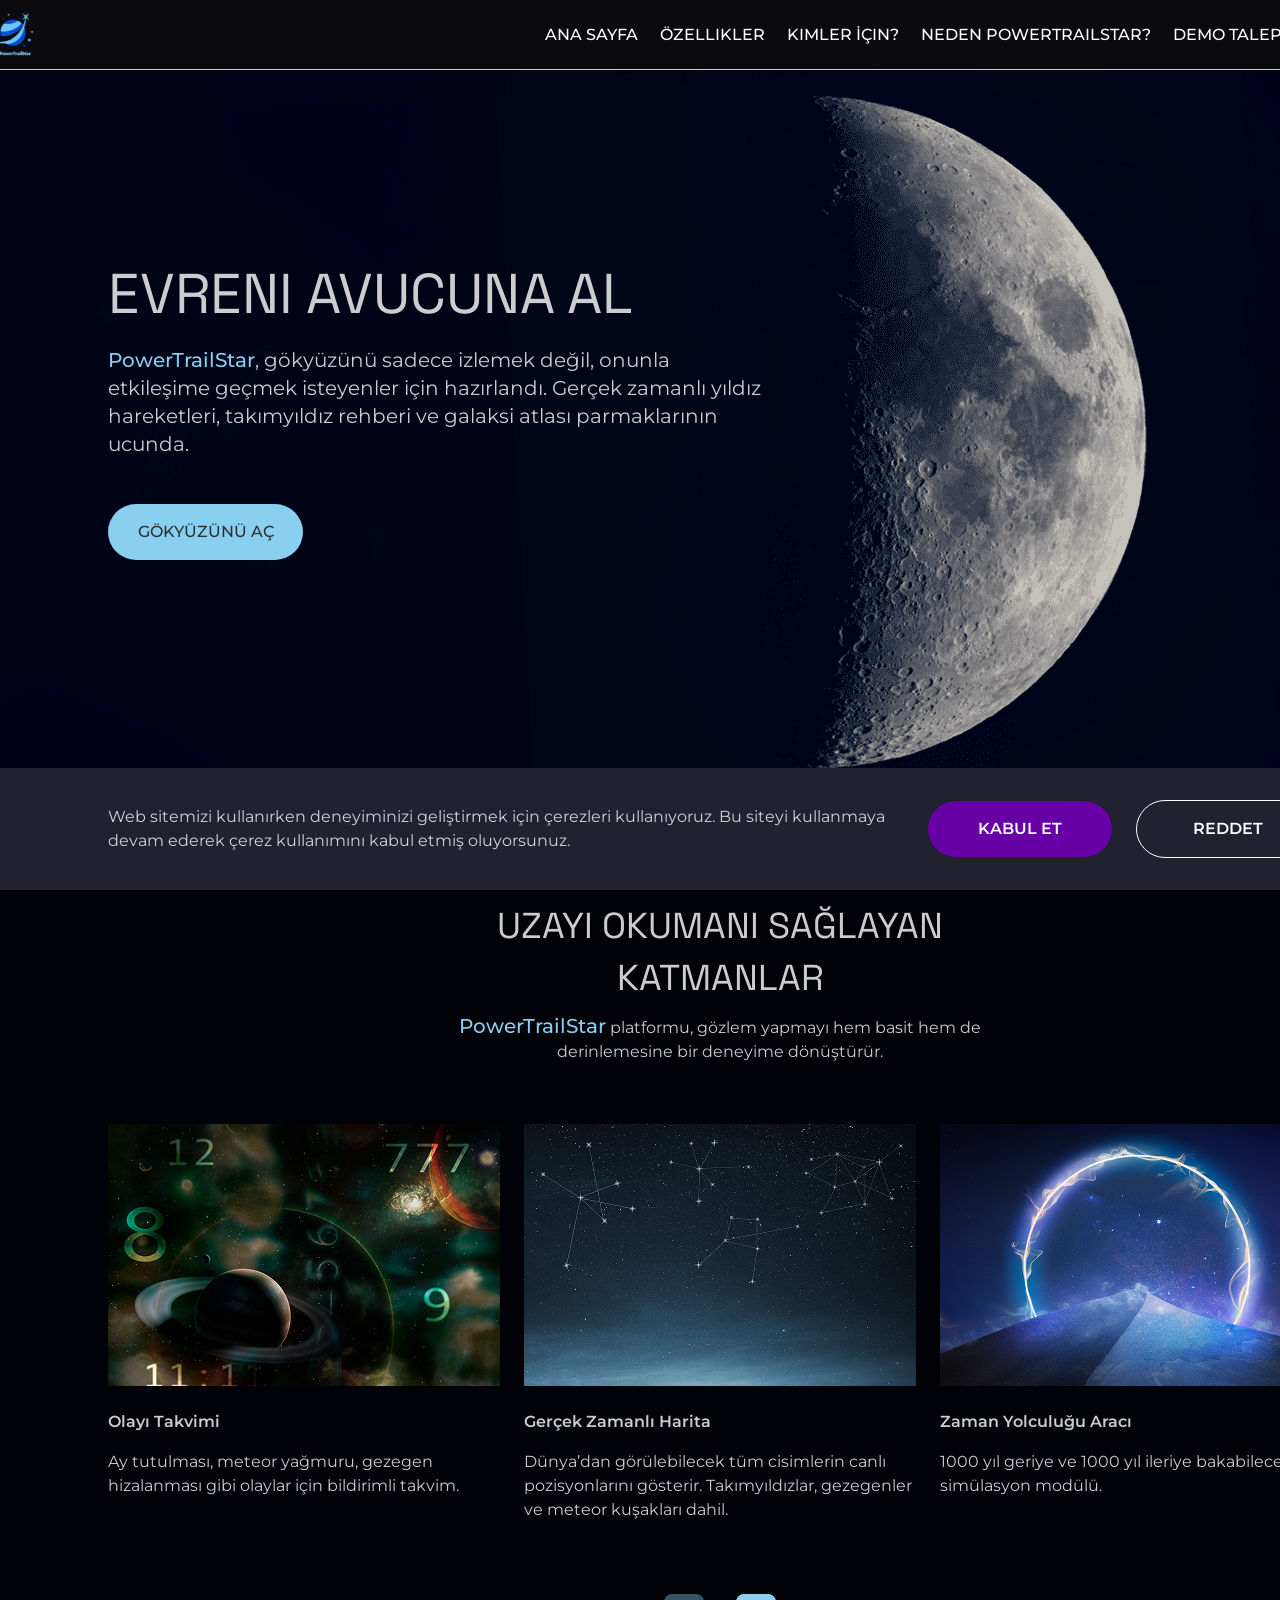
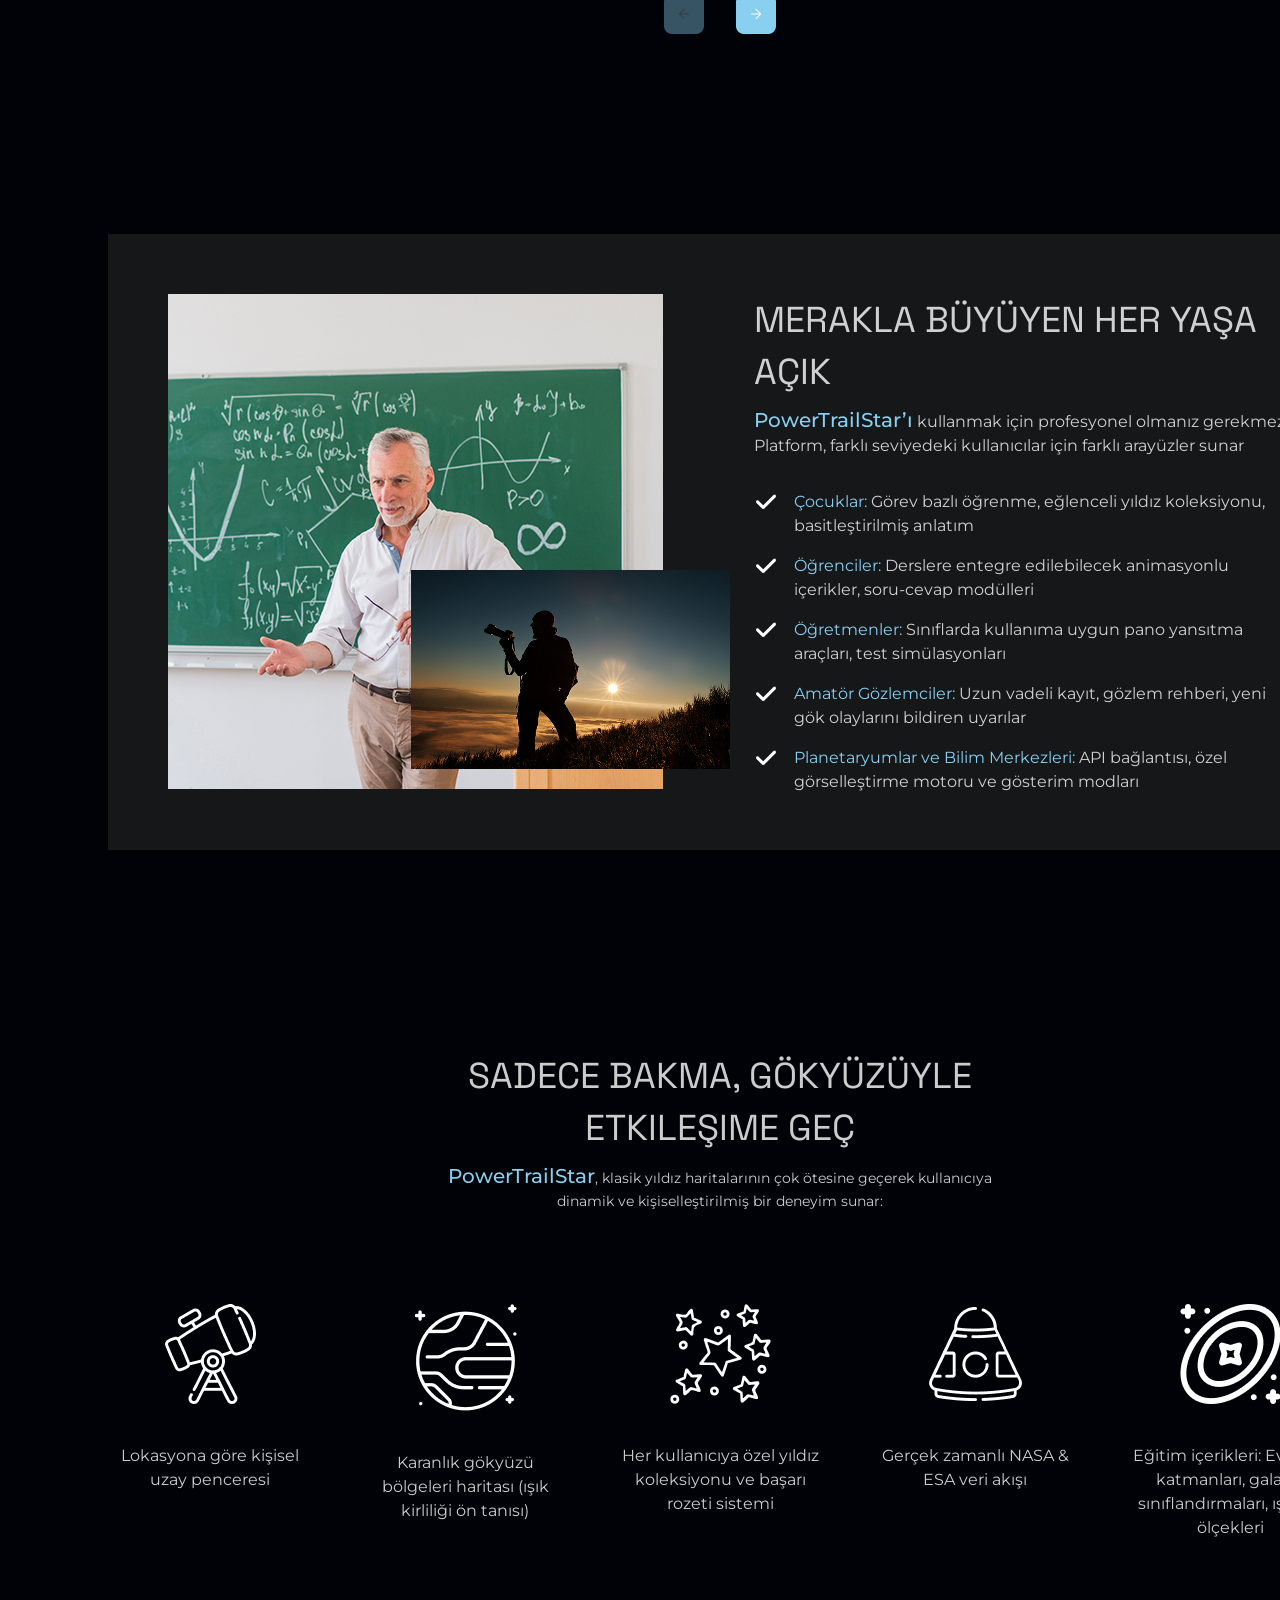
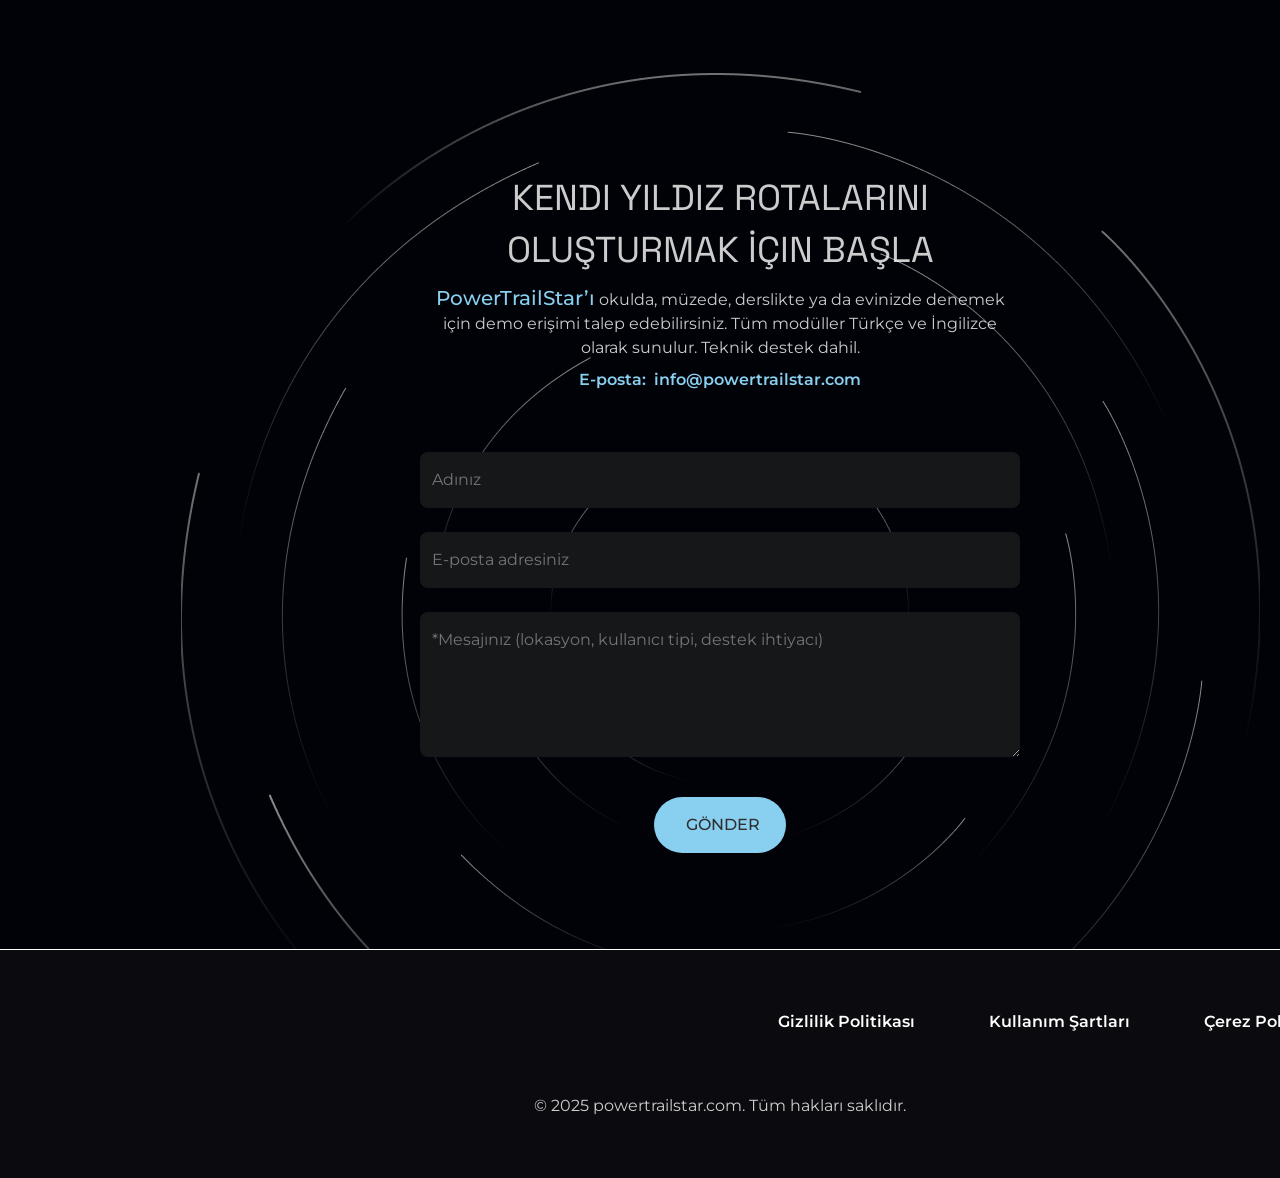
==== commit 897981a1: "2" ====
--- a/index.html
+++ b/index.html
@@ -5,101 +5,102 @@
     <meta name="viewport" content="width=device-width, initial-scale=1.0" />
     <meta
       name="description"
-      content="VictoryMasterHero, gençler için girişimcilik temelli oyunlaştırılmış eğitim programı sunar. XR kampüs, mentor sistemi ve analog takasla desteklenir."
+      content="PowerTrailStar, gerçek zamanlı gök verisi, interaktif gökyüzü haritası ve eğitim modülleriyle dijital bir astronomi deneyimi sunar."
     />
     <meta
       name="keywords"
-      content="genç girişim, XR eğitim, oyunlaştırma, mentor destekli öğrenme, yaratıcı fikir süreci, girişimcilik oyunu"
+      content="interaktif gök haritası, gerçek zamanlı yıldızlar, planetaryum yazılımı, astronomi eğitimi, PowerTrailStar, sanal gözlem platformu"
     />
-    <meta name="author" content="VictoryMasterHero Team" />
+    <meta name="author" content="PowerTrailStar Team" />
     <meta name="robots" content="index, follow" />
-    <link rel="canonical" href="https://victorymasterhero.com" />
-
-    <title>VictoryMasterHero</title>
+    <link rel="canonical" href="https://powertrailstar.com" />
+
+    <title>PowerTrailStar</title>
     <link rel="icon" href="img/500x500.png" />
 
+    <link rel="stylesheet" type="text/css" href="slick/slick.css" />
     <link rel="stylesheet" href="css/main.css" />
   </head>
 
   <body>
-    <div id="cookie-popup" class="w-o-cookie-popup">
-      <div class="w-o-cookie-popup-container">
-        <p class="w-o-cookie-popup-text-two">
+    <div id="cookie-popup" class="w-p-cookie-popup">
+      <div class="w-p-cookie-popup-container">
+        <p class="w-p-cookie-popup-text-two">
           Web sitemizi kullanırken deneyiminizi geliştirmek için çerezleri
           kullanıyoruz. Bu siteyi kullanmaya devam ederek çerez kullanımını
           kabul etmiş oluyorsunuz.
         </p>
-        <div class="w-o-cookie-button-container">
-          <button id="accept-cookies" class="w-o-cookie-button">
+        <div class="w-p-cookie-button-container">
+          <button id="accept-cookies" class="w-p-cookie-button">
             Kabul Et
           </button>
-          <button id="decline-cookies" class="w-o-cookie-button">Reddet</button>
+          <button id="decline-cookies" class="w-p-cookie-button">Reddet</button>
         </div>
       </div>
     </div>
-    <header class="w-o-header">
-      <div class="w-o-header-background"></div>
-      <nav class="w-o-navigation">
-        <ul class="w-o-navigation-list">
-          <li class="w-o-navigation-item">
-            <a href="/" class="w-o-navigation-link">
+    <header class="w-p-header">
+      <div class="w-p-header-background"></div>
+      <nav class="w-p-navigation">
+        <ul class="w-p-navigation-list">
+          <li class="w-p-navigation-item">
+            <a href="/" class="w-p-navigation-link">
               <img
                 href="/"
-                class="w-o-title-img w-o-navigation-img"
+                class="w-p-title-img w-p-navigation-img"
                 alt="logo"
                 src="img/header/Logo.png"
               />
             </a>
           </li>
-          <li class="w-o-navigation-item">
-            <a href="/" class="w-o-navigation-link">Program</a>
-          </li>
-          <li class="w-o-navigation-item">
-            <a href="/#why" class="w-o-navigation-link">Seviye Haritası</a>
-          </li>
-          <li class="w-o-navigation-item">
-            <a href="/#uniqueness" class="w-o-navigation-link">Analog Takas</a>
-          </li>
-
-          <li class="w-o-navigation-item">
-            <a href="/#how" class="w-o-navigation-link">Gizli Mentorlar</a>
-          </li>
-          <li class="w-o-navigation-item">
-            <a href="/#characters" class="w-o-navigation-link">XR Kampüs</a>
-          </li>
-
-          <li class="w-o-navigation-item">
-            <a href="/#features" class="w-o-navigation-link">Başvuru</a>
+          <li class="w-p-navigation-item">
+            <a href="/" class="w-p-navigation-link">Ana Sayfa</a>
+          </li>
+          <li class="w-p-navigation-item">
+            <a href="/#why" class="w-p-navigation-link">Özellikler</a>
+          </li>
+          <li class="w-p-navigation-item">
+            <a href="/#uniqueness" class="w-p-navigation-link">Kimler İçin?</a>
+          </li>
+
+          <li class="w-p-navigation-item">
+            <a href="/#how" class="w-p-navigation-link"
+              >Neden PowerTrailStar?</a
+            >
+          </li>
+
+          <li class="w-p-navigation-item">
+            <a href="/#features" class="w-p-navigation-link">Demo Talep Et</a>
           </li>
         </ul>
 
-        <div class="w-o-header-button-wrapper">
-          <a href="/" class="w-o-policy-terms-header-icon-menu">
+        <div class="w-p-header-button-wrapper">
+          <a href="/" class="w-p-policy-terms-header-icon-menu">
             <img
               href="/"
-              class="w-o-title-img"
+              class="w-p-title-img"
               alt="logo"
               src="img/header/Logo.png"
+              style="width: 40px; height: 43px"
             />
           </a>
 
-          <button type="button" class="w-o-header-icon-button" data-menu-button>
+          <button type="button" class="w-p-header-icon-button" data-menu-button>
             <img
-              class="w-o-header-icon w-o-header-icon-menu"
+              class="w-p-header-icon w-p-header-icon-menu"
               src="img/header/icon_burger.png"
               alt="menu "
             />
 
             <svg
-              class="w-o-header-icon w-o-header-icon-close"
+              class="w-p-header-icon w-p-header-icon-close"
               viewBox="0 0 20 20"
-              style="width: 32px; height: 32px; margin: -2px 8px 0 0"
+              style="width: 32px; height: 32px; margin: -4px 6px 0 0"
             >
               <path
                 fill-rule="evenodd"
                 clip-rule="evenodd"
                 d="M17.0303 6.96967C17.3232 7.26256 17.3232 7.73744 17.0303 8.03033L13.0607 12L17.0303 15.9697C17.3232 16.2626 17.3232 16.7374 17.0303 17.0303C16.7374 17.3232 16.2626 17.3232 15.9697 17.0303L12 13.0607L8.03033 17.0303C7.73744 17.3232 7.26256 17.3232 6.96967 17.0303C6.67678 16.7374 6.67678 16.2626 6.96967 15.9697L10.9393 12L6.96967 8.03033C6.67678 7.73744 6.67678 7.26256 6.96967 6.96967C7.26256 6.67678 7.73744 6.67678 8.03033 6.96967L12 10.9393L15.9697 6.96967C16.2626 6.67678 16.7374 6.67678 17.0303 6.96967Z"
-                fill="rgba(0, 0, 0, 1)"
+                fill="rgba(255, 255, 255, 1)"
               />
             </svg>
           </button>
@@ -108,264 +109,341 @@
     </header>
 
     <main>
-      <section class="w-o-home" id="home">
-        <div class="w-o-home-container">
-          <div class="w-o-home-container-top">
-            <p class="w-o-home-title">Her Fikrin Bir Kaderi Vardır —</p>
-            <p class="w-o-home-title-q">Seninki Ne?</p>
-            <p class="w-o-home-text">
-              <strong>VictoryMasterHero</strong>, genç girişimcileri bir oyun
-              senaryosunun içine alır. Kendi karakterini yarat, yeteneklerini
-              geliştir ve sahici görevlerle sınan.
+      <section class="w-p-home" id="home">
+        <div class="w-p-home-container">
+          <div class="w-p-home-container-top">
+            <p class="w-p-home-title">Evreni Avucuna Al</p>
+
+            <p class="w-p-home-text">
+              <span class="w-p-home-text-q">PowerTrailStar</span>, gökyüzünü
+              sadece izlemek değil, onunla etkileşime geçmek isteyenler için
+              hazırlandı. Gerçek zamanlı yıldız hareketleri, takımyıldız rehberi
+              ve galaksi atlası parmaklarının ucunda.
             </p>
-            <a class="w-o-home-link" href="#"> Macerana Başla </a>
+            <a class="w-p-home-link" href="#">Gökyüzünü Aç</a>
           </div>
         </div>
       </section>
-      <article class="w-o-why" id="why">
+      <article class="w-p-why" id="why">
         <span style="display: none"
-          >Generated: 2025-05-02, Hash: w-o-qk39fnbgvhd-w-o-7x</span
+          >Generated: 2025-05-03, Hash: w-p-xcdqk39fnbgvhd-w-p-7x</span
         >
 
-        <div class="w-o-why-container">
-          <h2 class="w-o-about-title">
-            Büyük Yolculuklar Minik <br />
-            Kararlarla Başlar
+        <div class="w-p-why-container">
+          <h2 class="w-p-about-title w-p-about-title-q">
+            Uzayı Okumanı Sağlayan Katmanlar
           </h2>
-          <dl class="w-o-why-list">
-            <div
-              class="w-o-why-item"
-              style="border: 4px solid rgba(3, 169, 244, 1)"
-            >
-              <dt class="w-o-why-text-bold">1. Aşama</dt>
-              <dd class="w-o-why-text">
-                İç Gözlem (Keşif): İlgi testi, değer haritası oluşturma
-              </dd>
-              <figure class="w-o-why-img">
-                <img
-                  class="w-o-why-img"
-                  src="img/why/values_16257068.png"
-                  alt="values"
-                />
-              </figure>
-            </div>
-            <div
-              class="w-o-why-item"
-              style="border: 4px solid rgba(255, 145, 0, 1)"
-            >
-              <dt class="w-o-why-text-bold">2. Aşama</dt>
-              <dd class="w-o-why-text">
-                Fikir Atölyesi: Sorun tespiti, çözüm denemeleri, takım kurma
-              </dd>
-              <figure class="w-o-why-img">
-                <img
-                  class="w-o-why-img"
-                  src="img/why/puzzle_11827458.png"
-                  alt="puzzle"
-                />
-              </figure>
-            </div>
-            <div
-              class="w-o-why-item"
-              style="border: 4px solid rgba(232, 81, 7, 1)"
-            >
-              <dt class="w-o-why-text-bold">3. Aşama</dt>
-              <dd class="w-o-why-text">
-                Prototip Döngüsü: Hızlı modelleme, test senaryoları, pivot
-                simülasyonu
-              </dd>
-              <figure class="w-o-why-img">
-                <img
-                  class="w-o-why-img"
-                  src="img/why/test_6749151.png"
-                  alt="test"
-                />
-              </figure>
-            </div>
-            <div
-              class="w-o-why-item"
-              style="border: 4px solid rgba(124, 98, 214, 1)"
-            >
-              <dt class="w-o-why-text-bold">4. Aşama</dt>
-              <dd class="w-o-why-text">
-                Sunum Arenası: Gerçek jüri karşısında demo günü
-              </dd>
-              <figure class="w-o-why-img">
-                <img
-                  class="w-o-why-img"
-                  src="img/why/earth-day_16931848 1.png"
-                  alt="earth day"
-                />
-              </figure>
+          <p class="w-p-why-text-q">
+            <span class="w-p-home-text-q">PowerTrailStar</span>
+            platformu, gözlem yapmayı hem basit hem de derinlemesine bir
+            deneyime dönüştürür.
+          </p>
+          <dl class="w-p-why-list">
+            <div class="w-p-why-item">
+              <figure class="w-p-why-img">
+                <img class="w-p-why-img" src="img/why/1 (1).png" />
+              </figure>
+              <dt class="w-p-why-text-bold">Gerçek Zamanlı Harita</dt>
+              <dd class="w-p-why-text">
+                Dünya’dan görülebilecek tüm cisimlerin canlı pozisyonlarını
+                gösterir. Takımyıldızlar, gezegenler ve meteor kuşakları dahil.
+              </dd>
+            </div>
+            <div class="w-p-why-item">
+              <figure class="w-p-why-img">
+                <img class="w-p-why-img" src="img/why/1 (5).png" />
+              </figure>
+              <dt class="w-p-why-text-bold">Zaman Yolculuğu Aracı</dt>
+              <dd class="w-p-why-text">
+                1000 yıl geriye ve 1000 yıl ileriye bakabileceğiniz simülasyon
+                modülü.
+              </dd>
+            </div>
+            <div class="w-p-why-item">
+              <figure class="w-p-why-img">
+                <img class="w-p-why-img" src="img/why/1 (4).png" />
+              </figure>
+              <dt class="w-p-why-text-bold">VR Deneyimi</dt>
+              <dd class="w-p-why-text">
+                Takımyıldızlar arasında sanal bir yürüyüş yapın, galaksi
+                kürelerine uzanın.Gök
+              </dd>
+            </div>
+            <div class="w-p-why-item">
+              <figure class="w-p-why-img">
+                <img class="w-p-why-img" src="img/why/1 (3).png" />
+              </figure>
+              <dt class="w-p-why-text-bold">Gökyüzü Kayıt Defteri</dt>
+              <dd class="w-p-why-text">
+                Her gözlem kayıt altına alınır. Kendi "gökyüzü günlüğünüzü"
+                oluşturabilirsiniz.
+              </dd>
+            </div>
+            <div class="w-p-why-item">
+              <figure class="w-p-why-img">
+                <img class="w-p-why-img" src="img/why/1 (2).png" />
+              </figure>
+              <dt class="w-p-why-text-bold">Olayı Takvimi</dt>
+              <dd class="w-p-why-text">
+                Ay tutulması, meteor yağmuru, gezegen hizalanması gibi olaylar
+                için bildirimli takvim.
+              </dd>
             </div>
           </dl>
+          <dl class="w-p-why-lists">
+            <div class="w-p-why-item">
+              <figure class="w-p-why-img">
+                <img class="w-p-why-img" src="img/why/1 (1).png" />
+              </figure>
+              <dt class="w-p-why-text-bold">Gerçek Zamanlı Harita</dt>
+              <dd class="w-p-why-text">
+                Dünya’dan görülebilecek tüm cisimlerin canlı pozisyonlarını
+                gösterir. Takımyıldızlar, gezegenler ve meteor kuşakları dahil.
+              </dd>
+            </div>
+            <div class="w-p-why-item">
+              <figure class="w-p-why-img">
+                <img class="w-p-why-img" src="img/why/1 (5).png" />
+              </figure>
+              <dt class="w-p-why-text-bold">Zaman Yolculuğu Aracı</dt>
+              <dd class="w-p-why-text">
+                1000 yıl geriye ve 1000 yıl ileriye bakabileceğiniz simülasyon
+                modülü.
+              </dd>
+            </div>
+            <div class="w-p-why-item">
+              <figure class="w-p-why-img">
+                <img class="w-p-why-img" src="img/why/1 (4).png" />
+              </figure>
+              <dt class="w-p-why-text-bold">VR Deneyimi</dt>
+              <dd class="w-p-why-text">
+                Takımyıldızlar arasında sanal bir yürüyüş yapın, galaksi
+                kürelerine uzanın.Gök
+              </dd>
+            </div>
+            <div class="w-p-why-item">
+              <figure class="w-p-why-img">
+                <img class="w-p-why-img" src="img/why/1 (3).png" />
+              </figure>
+              <dt class="w-p-why-text-bold">Gökyüzü Kayıt Defteri</dt>
+              <dd class="w-p-why-text">
+                Her gözlem kayıt altına alınır. Kendi "gökyüzü günlüğünüzü"
+                oluşturabilirsiniz.
+              </dd>
+            </div>
+            <div class="w-p-why-item">
+              <figure class="w-p-why-img">
+                <img class="w-p-why-img" src="img/why/1 (2).png" />
+              </figure>
+              <dt class="w-p-why-text-bold">Olayı Takvimi</dt>
+              <dd class="w-p-why-text">
+                Ay tutulması, meteor yağmuru, gezegen hizalanması gibi olaylar
+                için bildirimli takvim.
+              </dd>
+            </div>
+          </dl>
+          <div class="w-p-gallery-button-container">
+            <button class="w-p-gallery-button w-p-why-list-left">
+              <img
+                class="w-p-gallery-button-icon"
+                src="img/why/1.png"
+                alt="left button"
+              />
+            </button>
+            <button class="w-p-gallery-button w-p-why-list-right">
+              <img
+                class="w-p-gallery-button-icon"
+                src="img/why/2.png"
+                alt="right button"
+              />
+            </button>
+          </div>
         </div>
       </article>
-      <section class="w-o-uniqueness" id="uniqueness">
-        <div class="w-o-uniqueness-container">
-          <h2 class="w-o-about-title">
-            Dijitalin Yanında Analogun Gücüne Yer Aç
+      <section class="w-p-uniqueness" id="uniqueness">
+        <div class="w-p-uniqueness-container">
+          <h2 class="w-p-about-title w-p-about-title-w">
+            Merakla Büyüyen Her Yaşa Açık
           </h2>
-          <p class="w-o-uniqueness-text-q">
-            Program katılımcıları arasında haftalık "Analog Gönderi" etkinliği
-            düzenlenir. Her kişi bir kartpostal, nesne, defter sayfası veya el
-            yazması öneri kartı gönderir. <br />
-            Bu sistem, fiziksel bağ kurmayı teşvik eder:
+          <p class="w-p-uniqueness-text-q">
+            <span class="w-p-home-text-q">PowerTrailStar’ı</span>
+            kullanmak için profesyonel olmanız gerekmez. Platform, farklı
+            seviyedeki kullanıcılar için farklı arayüzler sunar
           </p>
-          <div class="w-o-uniqueness-list">
-            <div class="w-o-uniqueness-item">
-              <img src="/img/Icon.png" alt="done" />
-              <p class="w-o-uniqueness-text">Fikir haritaları</p>
-            </div>
-            <div class="w-o-uniqueness-item">
-              <img src="/img/Icon.png" alt="done" />
-              <p class="w-o-uniqueness-text">Motivasyon kartları</p>
-            </div>
-            <div class="w-o-uniqueness-item">
-              <img src="/img/Icon.png" alt="done" />
-              <p class="w-o-uniqueness-text">
-                El yapımı ikon ve jokerdestekleri
+          <div class="w-p-uniqueness-list">
+            <div class="w-p-uniqueness-item">
+              <img src="/img/mingcute_check-fill.png" alt="check" />
+              <p>
+                <span class="w-p-uniqueness-text">Çocuklar:</span> Görev bazlı
+                öğrenme, eğlenceli yıldız koleksiyonu, basitleştirilmiş anlatım
+              </p>
+            </div>
+
+            <div class="w-p-uniqueness-item">
+              <img src="/img/mingcute_check-fill.png" alt="check" />
+              <p>
+                <span class="w-p-uniqueness-text">Öğrenciler:</span> Derslere
+                entegre edilebilecek animasyonlu içerikler, soru-cevap modülleri
+              </p>
+            </div>
+            <div class="w-p-uniqueness-item">
+              <img src="/img/mingcute_check-fill.png" alt="check" />
+              <p>
+                <span class="w-p-uniqueness-text">Öğretmenler:</span> Sınıflarda
+                kullanıma uygun pano yansıtma araçları, test simülasyonları
+              </p>
+            </div>
+            <div class="w-p-uniqueness-item">
+              <img src="/img/mingcute_check-fill.png" alt="check" />
+              <p>
+                <span class="w-p-uniqueness-text">Amatör Gözlemciler:</span
+                > Uzun vadeli kayıt, gözlem rehberi, yeni gök olaylarını
+                bildiren uyarılar
+              </p>
+            </div>
+            <div class="w-p-uniqueness-item">
+              <img src="/img/mingcute_check-fill.png" alt="check" />
+              <p>
+                <span class="w-p-uniqueness-text"
+                  >Planetaryumlar ve Bilim Merkezleri:</span
+                > API bağlantısı, özel görselleştirme motoru ve gösterim modları
               </p>
             </div>
           </div>
         </div>
       </section>
-      <section class="w-o-how" id="how">
-        <div class="w-o-how-container">
-          <h2 class="w-o-about-title w-o-how-title">
-            Her Kahramanın Görünmeyen Bir Yol Göstereni Vardır
+      <section class="w-p-how" id="how">
+        <div class="w-p-how-container">
+          <h2 class="w-p-about-title w-p-how-title">
+            Sadece Bakma, Gökyüzüyle Etkileşime Geç
           </h2>
-          <p class="w-o-how-q">
-            Katılımcılara sadece kod adı ile görünen mentorlar atanır. Bu
-            kişiler belirli aşamalarda şunları sağlar:
+          <p class="w-p-how-q">
+            <span class="w-p-home-text-q">PowerTrailStar</span>, klasik yıldız
+            haritalarının çok ötesine geçerek kullanıcıya dinamik ve
+            kişiselleştirilmiş bir deneyim sunar:
           </p>
-          <ul class="w-o-how-list">
-            <li class="w-o-how-item">
-              <img
-                class="w-o-how-img"
-                src="/img/how/creative_9762120.png"
-                alt="creative"
-              />
-              <p class="w-o-how-text">Öneri mesajları</p>
+          <ul class="w-p-how-list">
+            <li class="w-p-how-item">
+              <img
+                class="w-p-how-img"
+                src="/img/how/telescope_2847669.png"
+                alt="telescope"
+              />
+              <p class="w-p-how-text">Lokasyona göre kişisel uzay penceresi</p>
             </li>
-            <li class="w-o-how-item">
-              <img
-                class="w-o-how-img"
-                src="/img/how/hands_4951311 1.png"
-                alt="hands"
-              />
-              <p class="w-o-how-text">Psikolojik destek</p>
+            <li class="w-p-how-item">
+              <img class="w-p-how-img" src="/img/how/planet.png" alt="planet" />
+              <p class="w-p-how-text">
+                Karanlık gökyüzü bölgeleri haritası (ışık kirliliği ön tanısı)
+              </p>
             </li>
-            <li class="w-o-how-item">
-              <img
-                class="w-o-how-img"
-                src="/img/how/growth-chart_11753055 1.png"
-                alt="growth chart"
-              />
-              <p class="w-o-how-text">Sessiz takip</p>
+            <li class="w-p-how-item">
+              <img
+                class="w-p-how-img"
+                src="/img/how/stars_511765 1.png"
+                alt="stars"
+              />
+              <p class="w-p-how-text">
+                Her kullanıcıya özel yıldız koleksiyonu ve başarı rozeti sistemi
+              </p>
+            </li>
+            <li class="w-p-how-item">
+              <img
+                class="w-p-how-img"
+                src="/img/how/science_15837102 1.png"
+                alt="science"
+              />
+              <p class="w-p-how-text">Gerçek zamanlı NASA & ESA veri akışı</p>
+            </li>
+            <li class="w-p-how-item">
+              <img
+                class="w-p-how-img"
+                src="/img/how/nebula_9477744 1.png"
+                alt="nebula"
+              />
+              <p class="w-p-how-text">
+                Eğitim içerikleri: Evrenin katmanları, galaksi
+                sınıflandırmaları, ışık yılı ölçekleri
+              </p>
             </li>
           </ul>
         </div>
       </section>
-      <section class="w-o-characters" id="characters">
-        <div class="w-o-characters-container">
-          <h2 class="w-o-about-title w-o-characters-title">
-            Fikrini Sanal Dünyada İnşa Et
+
+      <section class="w-p-features" id="features">
+        <div class="w-p-features-container">
+          <h2 class="w-p-features-title">
+            Kendi Yıldız Rotalarını Oluşturmak İçin Başla
           </h2>
-          <p class="w-o-characters-q">
-            Platform XR alanında 3D avatarlar ile sunulur:
+          <p class="w-p-features-q">
+            <span class="w-p-home-text-q">PowerTrailStar’ı</span>
+            okulda, müzede, derslikte ya da evinizde denemek için demo erişimi
+            talep edebilirsiniz. Tüm modüller Türkçe ve İngilizce olarak
+            sunulur. Teknik destek dahil.
           </p>
-          <ul class="w-o-characters-list">
-            <li class="w-o-characters-item">
-              <img
-                class="w-o-characters-img"
-                src="/img/characters/Image (1).png"
-                alt="people"
-              />
-              <p class="w-o-characters-text">Avatar tabanlı etkileşim</p>
-            </li>
-            <li class="w-o-characters-item">
-              <img
-                class="w-o-characters-img"
-                src="/img/characters/Image (2).png"
-                alt="people"
-              />
-              <p class="w-o-characters-text">Sanal görev çözme alanları</p>
-            </li>
-            <li class="w-o-characters-item">
-              <img
-                class="w-o-characters-img"
-                src="/img/characters/Image (3).png"
-                alt="people"
-              />
-              <p class="w-o-characters-text">
-                3D proje panosu ve prototip sergisi
-              </p>
-            </li>
-          </ul>
-        </div>
-      </section>
-
-      <section class="w-o-features" id="features">
-        <div class="w-o-features-container">
-          <h2 class="w-o-features-title">Programımıza Katıl, Ekibini Kur</h2>
-          <p class="w-o-features-text-bold">
+          <p class="w-p-features-text-bold">
             E-posta: 
             <a
-              class="w-o-features-text-bold"
-              href="mailto:info@victorymasterhero.com"
-              >info@victorymasterhero.com</a
+              class="w-p-features-text-bold"
+              href="mailto:info@powertrailstar.com"
+              >info@powertrailstar.com</a
             >
           </p>
-          <div class="w-o-features-div">
+          <div class="w-p-features-div">
             <form
-              class="w-o-features-form"
-              action="info@victorymasterhero.com"
+              class="w-p-features-form"
+              action="info@powertrailstar.com"
               method="POST"
               enctype="text/plain"
             >
               <input
-                class="w-o-features-input"
+                class="w-p-features-input"
                 type="text"
                 name="name"
                 placeholder="Adınız"
                 required
               />
               <input
-                class="w-o-features-input"
+                class="w-p-features-input"
                 type="email"
                 name="email"
                 placeholder="E-posta adresiniz"
                 required
               />
               <textarea
-                class="w-o-features-input w-o-features-textarea"
+                class="w-p-features-input w-p-features-textarea"
                 name="message"
                 required
-                placeholder="Mesajınız (kurum, yaş grubu, iş birliği notu)"
+                placeholder="*Mesajınız (lokasyon, kullanıcı tipi, destek ihtiyacı)"
               ></textarea>
-              <button class="w-o-features-button" type="submit">Gönder</button>
+              <button class="w-p-features-button" type="submit">Gönder</button>
             </form>
           </div>
         </div>
       </section>
     </main>
     <footer
-      class="w-o-footer"
-      style="margin: auto; background: rgba(217, 217, 217, 1)"
+      class="w-p-footer"
+      style="
+        margin: auto;
+        background: rgba(11, 11, 15, 1);
+        border-top: 1px solid rgba(255, 255, 255, 1);
+      "
     >
-      <div class="w-o-footer-container">
-        <div class="w-o-footer-wrapper">
-          <a class="w-o-footer-text" href="/policy.html">Gizlilik Politikası</a>
-          <a class="w-o-footer-text" href="/terms.html">Kullanım Şartları </a>
-          <a class="w-o-footer-text" href="/cookies.html">Çerez Politikası</a>
-        </div>
-        <p class="w-o-footer-copyright">
-          © 2025 victorymasterhero.com. Tüm hakları saklıdır.
+      <div class="w-p-footer-container">
+        <div class="w-p-footer-wrapper">
+          <a class="w-p-footer-text" href="/policy.html">Gizlilik Politikası</a>
+          <a class="w-p-footer-text" href="/terms.html">Kullanım Şartları </a>
+          <a class="w-p-footer-text" href="/cookies.html">Çerez Politikası</a>
+        </div>
+        <p class="w-p-footer-copyright">
+          © 2025 powertrailstar.com. Tüm hakları saklıdır.
         </p>
       </div>
     </footer>
     <script src="js/mobile-menu.js"></script>
-    <script src="js/jquery-loc-w-o-0.js"></script>
+    <script src="js/jquery-loc-w-p-0.js"></script>
+    <script type="text/javascript" src="slick/slick.min.js"></script>
+    <script src="js/slick.js"></script>
   </body>
 </html>
--- a/css/main.css
+++ b/css/main.css
@@ -1,4 +1,4 @@
-@import url("https://fonts.googleapis.com/css2?family=Poppins:ital,wght@0,100;0,200;0,300;0,400;0,500;0,600;0,700;0,800;0,900;1,100;1,200;1,300;1,400;1,500;1,600;1,700;1,800;1,900&display=swap");
+@import url("https://fonts.googleapis.com/css2?family=Montserrat:ital,wght@0,100..900;1,100..900&family=Space+Grotesk:wght@300..700&display=swap");
 
 * {
   -webkit-box-sizing: border-box;
@@ -7,8 +7,9 @@
 
 html {
   scroll-behavior: smooth;
-  background: rgba(255, 255, 255, 1);
-  color: rgba(44, 44, 44, 1);
+  background: rgba(1, 2, 7, 1);
+
+  color: rgba(255, 255, 255, 0.8);
 }
 
 body {
@@ -59,17 +60,17 @@
   scale: 120%;
 }
 
-.w-o-header.is-open .w-o-header-background {
+.w-p-header.is-open .w-p-header-background {
   left: 0;
 }
-.w-o-header-button-wrapper {
+.w-p-header-button-wrapper {
   margin-left: auto;
 }
-.w-o-header-icon {
+.w-p-header-icon {
   display: none;
 }
 
-.w-o-header-icon-button {
+.w-p-header-icon-button {
   display: -webkit-box;
   display: -ms-flexbox;
   display: flex;
@@ -77,34 +78,34 @@
   border: none;
   border-radius: 50%;
 }
-.w-o-navigation-list.is-open {
+.w-p-navigation-list.is-open {
   right: 0;
 }
-.w-o-header-icon-menu {
+.w-p-header-icon-menu {
   display: block;
 }
 
-.w-o-header-icon-button.is-open .w-o-header-icon-menu {
+.w-p-header-icon-button.is-open .w-p-header-icon-menu {
   display: none;
 }
 
-.w-o-header-icon-button.is-open .w-o-header-icon-close {
+.w-p-header-icon-button.is-open .w-p-header-icon-close {
   display: block;
 }
 
-.w-o-header {
+.w-p-header {
   position: fixed;
   width: 100%;
   z-index: 5;
   transition: background-color 0.3s ease;
   background: transparent;
   display: flex;
-  height: 66px;
-  background: rgba(217, 217, 217, 1);
-  backdrop-filter: blur(20px);
-}
-
-.w-o-header-background {
+  height: 59px;
+  background: rgba(11, 11, 15, 1);
+  border-bottom: 1px solid rgba(255, 255, 255, 0.8);
+}
+
+.w-p-header-background {
   position: absolute;
   top: 0;
   right: 0;
@@ -112,32 +113,32 @@
   left: 100%;
   z-index: -1;
   transition: left 0.3s ease;
-  background: rgba(217, 217, 217, 1);
-  backdrop-filter: blur(20px);
-}
-.w-o-header.is-open .w-o-header-background {
+  background: rgba(11, 11, 15, 1);
+  border-bottom: 1px solid rgba(255, 255, 255, 0.8);
+}
+.w-p-header.is-open .w-p-header-background {
   left: 0;
 }
-.w-o-header-button-wrapper {
+.w-p-header-button-wrapper {
   margin-right: auto;
   display: flex;
   align-items: center;
   justify-content: space-between;
 }
 
-.w-o-header-icon-menu {
+.w-p-header-icon-menu {
   display: block;
 }
 
-.w-o-header-icon-button.is-open .w-o-header-icon-menu {
+.w-p-header-icon-button.is-open .w-p-header-icon-menu {
   display: none;
 }
 
-.w-o-header-icon-button.is-open .w-o-header-icon-close {
+.w-p-header-icon-button.is-open .w-p-header-icon-close {
   display: block;
 }
 
-.w-o-navigation {
+.w-p-navigation {
   display: -ms-flexbox;
   -webkit-box-orient: vertical;
   -webkit-box-direction: normal;
@@ -153,7 +154,7 @@
   position: relative;
 }
 
-.w-o-navigation-list {
+.w-p-navigation-list {
   display: flex;
   flex-direction: column;
   align-items: start;
@@ -164,18 +165,17 @@
   height: 557px;
   transition: 0.3s;
   z-index: 999;
-  padding: 0px 32px;
+  padding: 32px;
   gap: 28px;
-  background: rgba(217, 217, 217, 1);
-  backdrop-filter: blur(20px);
-}
-
-.w-o-navigation-list.is-open {
+  background: rgba(1, 2, 7, 1);
+}
+
+.w-p-navigation-list.is-open {
   right: 0;
 }
 
-.w-o-navigation-link {
-  font-family: Poppins;
+.w-p-navigation-link {
+  font-family: Montserrat;
   font-weight: 500;
   font-size: 16px;
   line-height: 24px;
@@ -185,32 +185,35 @@
 
   transition: all 0.3s ease-in-out;
   text-decoration: none;
-  color: rgba(0, 0, 0, 1);
-}
-
-.w-o-navigation-link:hover,
-.w-o-navigatioт-link:focus {
-  color: rgba(0, 110, 4, 1);
-}
-
-.w-o-header.is-open {
+  color: rgba(255, 255, 255, 1);
+}
+
+.w-p-navigation-link:hover,
+.w-p-navigatioт-link:focus {
+  color: rgba(137, 207, 240, 1);
+  text-decoration: underline;
+}
+
+.w-p-header.is-open {
   background-color: transparent;
 }
 
-.w-o-navigation-img {
+.w-p-navigation-img {
   display: none;
 }
 
-@media screen and (min-width: 1200px) {
-  .w-o-navigation-img {
-    display: flex;
-    margin-right: 380px;
-  }
-  .w-o-policy-terms-header-icon-menu {
+@media screen and (min-width: 1201px) {
+  .w-p-navigation-img {
+    display: flex;
+    width: 39.9998893737793px;
+    height: 43.240806579589844px;
+    margin-right: 490px;
+  }
+  .w-p-policy-terms-header-icon-menu {
     display: none;
   }
 
-  .w-o-header {
+  .w-p-header {
     width: 100%;
     height: 70px;
     padding: 10px 0px 10px 20px;
@@ -218,15 +221,12 @@
     align-items: center;
     justify-content: center;
     z-index: 1000;
-    background: rgba(255, 251, 230, 1);
-  }
-
-  .w-o-header-background {
-  }
-  .w-o-header-icon-button {
+  }
+
+  .w-p-header-icon-button {
     display: none;
   }
-  .w-o-navigation {
+  .w-p-navigation {
     display: flex;
     flex-direction: row;
     flex: 1;
@@ -235,7 +235,7 @@
     margin: auto;
   }
 
-  .w-o-navigation-list {
+  .w-p-navigation-list {
     background-color: transparent;
     flex-direction: row;
     display: flex;
@@ -244,7 +244,7 @@
     margin: auto;
     padding-block: 0;
     flex: 1;
-    gap: 32px;
+    gap: 22px;
     height: 0px;
     display: flex;
     justify-content: center;
@@ -252,8 +252,7 @@
     justify-content: center;
   }
 
-  .w-o-navigation-link {
-    font-family: Poppins;
+  .w-p-navigation-link {
     font-weight: 500;
     font-size: 16px;
     line-height: 24px;
@@ -264,11 +263,11 @@
     text-decoration: none;
   }
 
-  .w-o-navigation-item-desk {
+  .w-p-navigation-item-desk {
     display: none;
   }
 }
-.w-o-home {
+.w-p-home {
   width: 375px;
   height: 812px;
   background-repeat: no-repeat;
@@ -277,117 +276,113 @@
   background-image: url("/img/hero_section.png");
   margin: auto;
 }
-.w-o-home-container {
+.w-p-home-container {
   width: 375px;
-  padding: 144px 16px 0px;
-  margin: auto;
-}
-
-.w-o-home-container-top {
+  padding: 492px 16px 0px;
+  margin: auto;
+}
+
+.w-p-home-container-top {
   display: flex;
   flex-direction: column;
 }
 
-.w-o-home-title {
-  font-family: Poppins;
-  font-weight: 600;
-  font-size: 22px;
-  line-height: 32px;
-  letter-spacing: 0%;
-  color: rgba(0, 0, 0, 1);
-}
-.w-o-home-title-q {
-  font-family: Poppins;
-  font-weight: 600;
-  font-size: 22px;
-  line-height: 32px;
-  letter-spacing: 0%;
-  text-align: right;
+.w-p-home-title {
+  font-family: Space Grotesk;
+  font-weight: 400;
+  font-size: 34px;
+  line-height: 42px;
+  letter-spacing: 0%;
   text-transform: uppercase;
-  color: rgba(255, 145, 0, 1);
-}
-.w-o-home-text {
-  font-family: Poppins;
+}
+
+.w-p-home-text {
+  font-family: Montserrat;
   font-weight: 400;
   font-size: 16px;
   line-height: 24px;
   letter-spacing: 0%;
-  padding: 24px 0 32px;
-}
-
-.w-o-home-link {
-  background: rgba(255, 145, 0, 1);
+
+  padding: 24px 0 46px;
+}
+.w-p-home-text-q {
+  font-family: Montserrat;
+  font-weight: 500;
+  font-size: 16px;
+  line-height: 24px;
+  letter-spacing: 0%;
+  color: rgba(137, 207, 240, 1);
+}
+.w-p-home-link {
+  background: rgba(137, 207, 240, 1);
+
   width: 343px;
   border-radius: 50px;
   padding-top: 16px;
   padding-bottom: 16px;
-  font-family: Poppins;
+  font-family: Montserrat;
   font-weight: 500;
   font-size: 16px;
   line-height: 24px;
   letter-spacing: 0%;
   text-transform: uppercase;
-  color: rgba(255, 255, 255, 1);
+  color: rgba(47, 47, 47, 1);
   text-align: center;
   text-decoration: none;
   transition: transform 0.3s ease-in-out;
 }
 
-.w-o-home-link:hover {
-  transform: scale(1.1);
-
-  background: rgba(196, 112, 0, 1);
-}
-
-@media screen and (min-width: 1200px) {
-  .w-o-home {
-    width: 1440px;
-    height: 698px;
-    background-image: url("/img/hero_section\ \(1\).png");
-  }
-  .w-o-home-container {
-    width: 1440px;
-    padding: 227px 108px 0px;
-  }
-  .w-o-home-container-top {
+.w-p-home-link:hover {
+  transition: transform 0.3s ease-in-out;
+  box-shadow: 0px 0px 30px 0px rgba(137, 207, 240, 0.5);
+}
+
+@media screen and (min-width: 1201px) {
+  .w-p-home {
+    width: 1440px;
+    height: 800px;
+    background-image: url("/img/Background\ Image.png");
+  }
+  .w-p-home-container {
+    width: 1440px;
+    padding: 266px 108px 0px;
+  }
+  .w-p-home-container-top {
     display: flex;
     flex-direction: column;
-
-    width: 600px;
-  }
-
-  .w-o-home-title {
-    font-family: Poppins;
-    font-weight: 600;
-    font-size: 40px;
-    line-height: 60px;
-    letter-spacing: 0%;
-  }
-  .w-o-home-title-q {
-    font-family: Poppins;
-    font-weight: 600;
-    font-size: 40px;
-    line-height: 60px;
-    letter-spacing: 0%;
-    text-align: right;
+    width: 659px;
+  }
+
+  .w-p-home-title {
+    font-family: Space Grotesk;
+    font-weight: 400;
+    font-size: 56px;
+    line-height: 100%;
+    letter-spacing: 0%;
     text-transform: uppercase;
   }
-  .w-o-home-text {
-    font-family: Poppins;
-    font-weight: 400;
-    font-size: 18px;
-    line-height: 26px;
-    letter-spacing: 0%;
-
-    padding: 24px 0 48px;
-  }
-
-  .w-o-home-link {
-    width: 208px;
+
+  .w-p-home-text {
+    font-family: Montserrat;
+    font-weight: 400;
+    font-size: 20px;
+    line-height: 28px;
+    letter-spacing: 0%;
+
+    padding: 24px 0 46px;
+  }
+  .w-p-home-text-q {
+    font-family: Montserrat;
+    font-weight: 500;
+    font-size: 20px;
+    line-height: 28px;
+    letter-spacing: 0%;
+  }
+  .w-p-home-link {
+    width: 195px;
     border-radius: 50px;
     padding-top: 16px;
     padding-bottom: 16px;
-    font-family: Poppins;
     font-weight: 500;
     font-size: 16px;
     line-height: 24px;
@@ -395,521 +390,481 @@
     text-transform: uppercase;
   }
 }
-.w-o-why {
-  background: rgba(247, 247, 247, 1);
-}
-.w-o-why-container {
+
+.w-p-why-container {
   width: 375px;
   margin: auto;
   padding: 60px 16px;
 }
-.w-o-why-list {
-  padding: 40px 30px 0;
+.w-p-why-text-q {
+  padding-top: 8px;
+  font-family: Montserrat;
+  font-weight: 400;
+  font-size: 14px;
+  line-height: 22px;
+  letter-spacing: 0%;
+  text-align: center;
+}
+.w-p-why-list {
+  padding: 52px 0px 0;
   display: flex;
   flex-direction: column;
   align-items: center;
-  gap: 32px;
-}
-.w-o-why-item {
-  width: 282px;
-  height: 282px;
-  border-radius: 1000px;
-  padding-top: 56px;
-  padding-right: 16px;
-  padding-bottom: 56px;
-  padding-left: 16px;
-  border-width: 4px;
-}
-.w-o-why-text-bold {
-  font-family: Poppins;
+  gap: 24px;
+}
+.w-p-why-lists {
+  display: none;
+}
+.w-p-why-item {
+  width: 343px;
+}
+.w-p-why-text-bold {
+  font-family: Montserrat;
   font-weight: 600;
-  font-size: 14px;
-  line-height: 22px;
-  letter-spacing: 0%;
-  text-align: center;
-  color: rgba(0, 0, 0, 1);
-}
-.w-o-why-text {
-  font-family: Poppins;
-  font-weight: 400;
-  font-size: 14px;
-  line-height: 22px;
-  letter-spacing: 0%;
-  text-align: center;
-  color: rgba(44, 44, 44, 1);
-  padding: 8px 0 36px;
-}
-.w-o-why-img {
-  margin: auto;
-}
-@media screen and (min-width: 1200px) {
-  .w-o-why-container {
+  font-size: 16px;
+  line-height: 24px;
+  letter-spacing: 0%;
+  padding: 24px 0 16px;
+}
+.w-p-why-text {
+  font-family: Montserrat;
+  font-weight: 400;
+  font-size: 14px;
+  line-height: 22px;
+  letter-spacing: 0%;
+}
+.w-p-why-img {
+  width: 343px;
+  height: 228px;
+}
+.w-p-gallery-button-container {
+  display: none;
+}
+@media screen and (min-width: 1201px) {
+  .w-p-gallery-button-container {
+    display: flex;
+    align-items: center;
+    justify-content: center;
+    gap: 32px;
+  }
+
+  .w-p-gallery-button {
+    background-color: transparent;
+    border: none;
+    padding: 0;
+    -webkit-transition: scale 0.3s ease;
+    transition: scale 0.3s ease;
+  }
+
+  .w-p-gallery-button:hover {
+    scale: 120%;
+  }
+
+  .w-p-why-container {
     width: 1440px;
     padding: 100px 108px;
   }
-  .w-o-why-list {
-    padding: 60px 00px 0;
-    display: flex;
-    flex-direction: row;
-    align-items: center;
-    gap: 32px;
-  }
-  .w-o-why-item {
-    width: 282px;
-    height: 282px;
-    justify-content: space-between;
-    padding-top: 48px;
-    padding-right: 16px;
-    padding-bottom: 48px;
-    padding-left: 16px;
-    border-radius: 1000px;
-    border-width: 4px;
-  }
-  .w-o-why-text-bold {
-    font-family: Poppins;
+  .w-p-why-text-q {
+    padding-top: 8px;
+    font-family: Montserrat;
+    font-weight: 400;
+    font-size: 16px;
+    line-height: 24px;
+    letter-spacing: 0%;
+    text-align: center;
+    width: 600px;
+    margin: auto;
+  }
+  .w-p-why-list {
+    display: none;
+  }
+  .w-p-why-lists {
+    display: block;
+    padding: 60px 0 40px;
+  }
+  .w-p-why-item {
+    width: 392px;
+    height: 430px;
+    margin: 0 12px;
+  }
+  .w-p-why-text-bold {
+    font-family: Montserrat;
     font-weight: 600;
     font-size: 16px;
     line-height: 24px;
     letter-spacing: 0%;
-    text-align: center;
-  }
-  .w-o-why-text {
-    font-family: Poppins;
-    font-weight: 400;
-    font-size: 16px;
-    line-height: 24px;
-    letter-spacing: 0%;
-    text-align: center;
-    height: 72px;
-    padding: 0;
-    margin: 8px 0 16px;
-  }
-  .w-o-why-img {
-    margin: auto;
-  }
-}
-
-.w-o-uniqueness {
+
+    padding: 24px 0 16px;
+  }
+  .w-p-why-text {
+    font-family: Montserrat;
+    font-weight: 400;
+    font-size: 16px;
+    line-height: 24px;
+    letter-spacing: 0%;
+  }
+  .w-p-why-img {
+    width: 392px;
+    height: 262px;
+  }
+}
+
+.w-p-uniqueness {
   margin: auto;
   width: 375px;
-  height: 690px;
+  height: 1154px;
   background-repeat: no-repeat;
   background-size: cover;
   background-position: center;
   background-image: url("/img/1.png");
 }
-.w-o-uniqueness-container {
+.w-p-uniqueness-container {
   margin: auto;
   width: 375px;
-  padding: 60px 16px 0;
-}
-.w-o-uniqueness-text-q {
-  font-family: Poppins;
-  font-weight: 400;
-  font-size: 14px;
-  line-height: 22px;
-  letter-spacing: 0%;
-
-  padding: 32px 0 24px;
-}
-.w-o-uniqueness-list {
+  padding: 120px 32px 0;
+}
+.w-p-uniqueness-text-q {
+  font-family: Montserrat;
+  font-weight: 400;
+  font-size: 14px;
+  line-height: 22px;
+  letter-spacing: 0%;
+
+  padding: 8px 0 32px;
+}
+.w-p-uniqueness-list {
   display: flex;
   flex-direction: column;
-  gap: 9px;
-}
-
-.w-o-uniqueness-item {
-  display: flex;
-  align-items: center;
-  gap: 8px;
-  font-family: Poppins;
-  font-weight: 400;
-  font-size: 14px;
-  line-height: 22px;
-  letter-spacing: 0%;
-}
-
-@media screen and (min-width: 1200px) {
-  .w-o-uniqueness {
-    width: 1440px;
-    height: 583px;
+  gap: 16px;
+}
+
+.w-p-uniqueness-item {
+  display: flex;
+  align-items: start;
+  gap: 16px;
+  font-family: Montserrat;
+  font-weight: 400;
+  font-size: 14px;
+  line-height: 22px;
+  letter-spacing: 0%;
+}
+.w-p-uniqueness-text {
+  color: rgba(137, 207, 240, 1);
+}
+
+@media screen and (min-width: 1201px) {
+  .w-p-uniqueness {
+    width: 1440px;
+    height: 816px;
     background-image: url("/img/2.png");
   }
-  .w-o-uniqueness-container {
-    margin: auto;
-    width: 1440px;
-    padding: 100px 108px 0 732px;
-  }
-  .w-o-uniqueness-text-q {
-    font-family: Poppins;
-    font-weight: 400;
-    font-size: 16px;
-    line-height: 24px;
-    letter-spacing: 0%;
-
-    padding: 32px 0 24px;
-  }
-  .w-o-uniqueness-list {
+  .w-p-uniqueness-container {
+    margin: auto;
+    width: 1440px;
+    padding: 160px 168px 0 754px;
+  }
+  .w-p-uniqueness-text-q {
+    font-family: Montserrat;
+    font-weight: 400;
+    font-size: 16px;
+    line-height: 24px;
+    letter-spacing: 0%;
+    width: 580px;
+    padding: 8px 0 32px;
+  }
+  .w-p-uniqueness-list {
     display: flex;
     flex-direction: column;
-    gap: 9px;
-  }
-
-  .w-o-uniqueness-item {
-    display: flex;
-    align-items: center;
-    gap: 8px;
-    font-family: Poppins;
-    font-weight: 400;
-    font-size: 16px;
-    line-height: 24px;
-    letter-spacing: 0%;
-  }
-}
-
-.w-o-about-title {
-  font-family: Poppins;
-  font-weight: 600;
-  font-size: 22px;
-  line-height: 32px;
-  letter-spacing: 0%;
-  color: rgba(0, 0, 0, 1);
-}
-
-@media screen and (min-width: 1200px) {
-  .w-o-about-title {
-    font-family: Poppins;
-    font-weight: 600;
-    font-size: 32px;
-    line-height: 48px;
-    letter-spacing: 0%;
-  }
-}
-.w-o-how {
-  background: rgba(247, 247, 247, 1);
-}
-.w-o-how-container {
+    gap: 16px;
+  }
+
+  .w-p-uniqueness-item {
+    display: flex;
+    align-items: start;
+    gap: 16px;
+    font-family: Montserrat;
+    font-weight: 400;
+    font-size: 16px;
+    line-height: 24px;
+    letter-spacing: 0%;
+  }
+}
+
+.w-p-about-title {
+  font-family: Space Grotesk;
+  font-weight: 400;
+  font-size: 28px;
+  line-height: 36px;
+  letter-spacing: 0%;
+  text-align: center;
+  text-transform: uppercase;
+}
+.w-p-about-title-w {
+  text-align: left;
+}
+@media screen and (min-width: 1201px) {
+  .w-p-about-title {
+    font-family: Space Grotesk;
+    font-weight: 400;
+    font-size: 36px;
+    line-height: 52px;
+    letter-spacing: 0%;
+    text-transform: uppercase;
+    width: 600px;
+    margin: auto;
+  }
+  .w-p-about-title-w {
+    text-align: left;
+    width: 518px;
+  }
+}
+
+.w-p-how-container {
   margin: auto;
   width: 375px;
   padding: 60px 16px;
 }
-.w-o-how-q {
-  font-family: Poppins;
-  font-weight: 400;
-  font-size: 14px;
-  line-height: 22px;
-  letter-spacing: 0%;
-  text-align: center;
-  color: rgba(0, 0, 0, 1);
-  padding: 24px 0 40px;
-}
-.w-o-how-list {
+.w-p-how-q {
+  font-family: Montserrat;
+  font-weight: 400;
+  font-size: 14px;
+  line-height: 22px;
+  letter-spacing: 0%;
+  text-align: center;
+
+  padding: 8px 0 40px;
+}
+.w-p-how-list {
   display: flex;
   flex-direction: column;
-  gap: 40px;
+  gap: 20px;
   align-items: center;
 }
 
-.w-o-how-item {
-  width: 184px;
-  height: 206px;
-  border-radius: 8px;
-  padding-top: 24px;
-  padding-right: 32px;
-  padding-bottom: 24px;
-  padding-left: 32px;
-
-  background: rgba(255, 145, 0, 1);
-  box-shadow: 8px 8px 20px 0px rgba(84, 84, 84, 0.25);
-}
-
-.w-o-how-img {
-  margin: auto;
-}
-
-.w-o-how-text {
-  font-family: Poppins;
-  font-weight: 400;
-  font-size: 14px;
-  line-height: 22px;
-  letter-spacing: 0%;
-  color: rgba(255, 255, 255, 1);
-  text-align: center;
-  padding-top: 16px;
-}
-.w-o-how-title {
-  text-align: center;
-}
-@media screen and (min-width: 1200px) {
-  .w-o-how-container {
-    margin: auto;
-    width: 1440px;
-    padding: 100px;
-  }
-  .w-o-how-title {
+.w-p-how-item {
+  width: 205px;
+  height: 300px;
+  padding-top: 32px;
+  padding-bottom: 32px;
+}
+
+.w-p-how-img {
+  margin: auto;
+}
+
+.w-p-how-text {
+  font-family: Montserrat;
+  font-weight: 400;
+  font-size: 14px;
+  line-height: 22px;
+  letter-spacing: 0%;
+  text-align: center;
+
+  padding-top: 40px;
+}
+.w-p-how-title {
+  text-align: center;
+}
+@media screen and (min-width: 1201px) {
+  .w-p-how-container {
+    margin: auto;
+    width: 1440px;
+    padding: 100px 108px;
+  }
+
+  .w-p-how-q {
+    font-family: Montserrat;
+    font-weight: 400;
+    font-size: 14px;
+    line-height: 22px;
+    letter-spacing: 0%;
     text-align: center;
-    font-family: Poppins;
-    font-weight: 600;
-    font-size: 32px;
-    line-height: 48px;
+    width: 600px;
+    margin: auto;
+    padding: 8px 0 60px;
+  }
+  .w-p-how-list {
+    display: flex;
+    flex-direction: row;
+    gap: 51px;
+    align-items: center;
+  }
+
+  .w-p-how-item {
+    width: 204px;
+    height: 300px;
+    padding-top: 32px;
+    padding-bottom: 32px;
+  }
+
+  .w-p-how-img {
+    margin: auto;
+  }
+
+  .w-p-how-text {
+    font-family: Montserrat;
+    font-weight: 400;
+    font-size: 16px;
+    line-height: 24px;
     letter-spacing: 0%;
     text-align: center;
-    padding: 0 320px;
-  }
-  .w-o-how-q {
-    font-family: Poppins;
-    font-weight: 400;
-    font-size: 16px;
-    line-height: 24px;
-    letter-spacing: 0%;
-    text-align: center;
-
-    color: rgba(0, 0, 0, 1);
-    padding: 24px 320px 60px;
-  }
-  .w-o-how-list {
-    display: flex;
-    flex-direction: row;
-    justify-content: center;
-    gap: 128px;
-    align-items: center;
-  }
-
-  .w-o-how-item {
-    width: 184px;
-    height: 208px;
-    border-radius: 8px;
-    padding-top: 24px;
-    padding-right: 0px;
-    padding-bottom: 24px;
-    padding-left: 0px;
-
-    background: rgba(255, 145, 0, 1);
-    box-shadow: 8px 8px 20px 0px rgba(84, 84, 84, 0.25);
-  }
-
-  .w-o-how-img {
-    margin: auto;
-  }
-
-  .w-o-how-text {
-    font-family: Poppins;
-    font-weight: 400;
-    font-size: 16px;
-    line-height: 24px;
-    letter-spacing: 0%;
-    text-align: center;
-
-    padding-top: 16px;
-  }
-}
-
-.w-o-characters-container {
-  padding: 60px 16px;
+
+    padding-top: 40px;
+  }
+}
+
+.w-p-features {
   margin: auto;
   width: 375px;
-}
-.w-o-characters-title {
-  text-align: center;
-}
-.w-o-characters-q {
-  font-family: Poppins;
-  font-weight: 400;
-  font-size: 14px;
-  line-height: 22px;
-  letter-spacing: 0%;
-  text-align: center;
-  color: rgba(0, 0, 0, 1);
-  padding: 24px 0 40px;
-}
-.w-o-characters-list {
-  display: flex;
-  flex-direction: column;
-  gap: 24px;
-}
-.w-o-characters-img {
-  width: 343px;
-  height: 262px;
-}
-
-.w-o-characters-text {
-  backdrop-filter: blur(16px);
-  background: rgba(0, 0, 0, 0.4);
-  width: 343px;
-  height: 54px;
-  padding: 16px;
-  margin-top: -54px;
-  font-family: Poppins;
-  font-weight: 600;
-  font-size: 14px;
-  line-height: 22px;
-  letter-spacing: 0%;
-  text-align: center;
-  color: rgba(255, 255, 255, 1);
-}
-
-@media screen and (min-width: 1200px) {
-  .w-o-characters-container {
-    padding: 100px 108px;
-    margin: auto;
-    width: 1440px;
-  }
-  .w-o-characters-q {
-    font-family: Poppins;
-    font-weight: 400;
-    font-size: 16px;
-    line-height: 24px;
-    letter-spacing: 0%;
-    text-align: center;
-
-    padding: 24px 0 60px;
-  }
-  .w-o-characters-list {
-    display: flex;
-    flex-direction: row;
-    gap: 24px;
-  }
-  .w-o-characters-img {
-    width: 392px;
-    height: 262px;
-  }
-
-  .w-o-characters-text {
-    width: 392px;
-    height: 56px;
-    padding: 16px;
-
-    margin-top: -56px;
-    font-family: Poppins;
-    font-weight: 600;
-    font-size: 16px;
-    line-height: 24px;
-    letter-spacing: 0%;
-  }
-}
-
-.w-o-features {
-  margin: auto;
-  width: 375px;
-  height: 683px;
+  height: 755px;
   background-repeat: no-repeat;
   background-size: cover;
   background-position: center;
-  background-image: url("/img/bg.png");
-}
-
-.w-o-features-container {
+  background-image: url("/img/Form.png");
+}
+
+.w-p-features-container {
   width: 375px;
   margin: auto;
   padding: 60px 16px 0;
 }
-.w-o-features-title {
-  font-family: Poppins;
+.w-p-features-title {
+  font-family: Space Grotesk;
+  font-weight: 400;
+  font-size: 28px;
+  line-height: 36px;
+  letter-spacing: 0%;
+  text-align: center;
+  text-transform: uppercase;
+}
+.w-p-features-q {
+  font-family: Montserrat;
+  font-weight: 400;
+  font-size: 14px;
+  line-height: 22px;
+  letter-spacing: 0%;
+  text-align: center;
+  padding: 8px 0;
+}
+.w-p-features-text-bold {
+  font-family: Montserrat;
   font-weight: 600;
-  font-size: 32px;
-  line-height: 48px;
-  letter-spacing: 0%;
-  text-align: center;
-  color: rgba(255, 255, 255, 1);
-}
-.w-o-features-text-bold {
-  font-family: Poppins;
-  font-weight: 600;
-  font-size: 14px;
-  line-height: 22px;
-  letter-spacing: 0%;
-  text-align: center;
-  color: rgba(255, 145, 0, 1);
-  padding: 8px 0 40px;
+  font-size: 14px;
+  line-height: 22px;
+  letter-spacing: 0%;
+  text-align: center;
+  color: rgba(137, 207, 240, 1);
+  padding: 0px 0 40px;
   text-decoration: none;
 }
 
-.w-o-features-form {
+.w-p-features-form {
   display: flex;
   flex-direction: column;
   gap: 24px;
 }
-.w-o-features-input {
+.w-p-features-input {
   border-radius: 8px;
   padding-top: 16px;
   padding-right: 12px;
   padding-bottom: 16px;
   padding-left: 12px;
-  background: rgba(247, 247, 247, 1);
-  font-family: Poppins;
-  font-weight: 400;
-  font-size: 14px;
-  line-height: 22px;
-  letter-spacing: 0%;
+  background: rgba(22, 23, 24, 1);
+  font-family: Montserrat;
+  font-weight: 400;
+  font-size: 14px;
+  line-height: 22px;
+  letter-spacing: 0%;
+  color: rgba(255, 255, 255, 1);
+
   border: none;
 }
-.w-o-features-textarea {
+.w-p-features-textarea {
   height: 145px;
 }
-.w-o-features-button {
-  width: 343px;
-  border-radius: 50px;
+.w-p-features-button {
+  width: 132px;
   padding-top: 16px;
   padding-right: 32px;
   padding-bottom: 16px;
   padding-left: 32px;
-  background: rgba(255, 145, 0, 1);
-  border: none;
-  font-family: Poppins;
+  border-radius: 50px;
+  background: rgba(137, 207, 240, 1);
+  font-family: Montserrat;
   font-weight: 500;
   font-size: 16px;
   line-height: 24px;
   letter-spacing: 0%;
   text-transform: uppercase;
-  color: rgba(255, 255, 255, 1);
+  color: rgba(47, 47, 47, 1);
+  border: none;
+  margin: auto;
+  margin-top: 16px;
   transition: all 0.3s ease-in-out;
 }
-.w-o-features-button:hover {
-  transform: scale(1.1);
-  background: rgba(196, 112, 0, 1);
-}
-@media screen and (min-width: 1200px) {
-  .w-o-features {
-    margin: auto;
-    width: 1440px;
-    height: 741px;
+.w-p-features-button:hover {
+  box-shadow: 0px 0px 30px 0px rgba(137, 207, 240, 0.5);
+}
+@media screen and (min-width: 1201px) {
+  .w-p-features {
+    margin: auto;
+    width: 1440px;
+    height: 877px;
     background-repeat: no-repeat;
     background-size: cover;
     background-position: center;
-    background-image: url("/img/bg\ \(2\).png");
-  }
-
-  .w-o-features-container {
+    background-image: url("/img/Form\ \(1\).png");
+  }
+
+  .w-p-features-container {
     width: 1440px;
     margin: auto;
     padding: 100px 420px 0;
   }
-  .w-o-features-title {
-    font-family: Poppins;
+  .w-p-features-title {
+    font-family: Space Grotesk;
+    font-weight: 400;
+    font-size: 36px;
+    line-height: 52px;
+    letter-spacing: 0%;
+    text-align: center;
+    text-transform: uppercase;
+  }
+  .w-p-features-q {
+    font-family: Montserrat;
+    font-weight: 400;
+    font-size: 16px;
+    line-height: 24px;
+    letter-spacing: 0%;
+    text-align: center;
+
+    padding: 8px 0;
+  }
+  .w-p-features-text-bold {
+    font-family: Montserrat;
     font-weight: 600;
-    font-size: 32px;
-    line-height: 48px;
+    font-size: 16px;
+    line-height: 24px;
     letter-spacing: 0%;
     text-align: center;
-  }
-  .w-o-features-text-bold {
-    font-family: Poppins;
-    font-weight: 600;
-    font-size: 16px;
-    line-height: 24px;
-    letter-spacing: 0%;
-    text-align: center;
-
-    padding: 8px 0 60px;
-  }
-
-  .w-o-features-form {
+
+    padding: 0px 0 60px;
+    text-decoration: none;
+  }
+
+  .w-p-features-form {
     display: flex;
     flex-direction: column;
     gap: 24px;
   }
-  .w-o-features-input {
-    font-family: Poppins;
+  .w-p-features-input {
+    border-radius: 8px;
+    padding-top: 16px;
+    padding-right: 12px;
+    padding-bottom: 16px;
+    padding-left: 12px;
+    background: rgba(22, 23, 24, 1);
+    font-family: Montserrat;
     font-weight: 400;
     font-size: 16px;
     line-height: 24px;
@@ -917,136 +872,144 @@
 
     border: none;
   }
-  .w-o-features-textarea {
+  .w-p-features-textarea {
     height: 145px;
   }
-  .w-o-features-button {
-    width: 131px;
+  .w-p-features-button {
+    width: 132px;
     padding-top: 16px;
+    padding-right: 32px;
     padding-bottom: 16px;
+    padding-left: 32px;
     border-radius: 50px;
-    font-family: Poppins;
+    background: rgba(137, 207, 240, 1);
+    font-family: Montserrat;
     font-weight: 500;
     font-size: 16px;
     line-height: 24px;
     letter-spacing: 0%;
     text-transform: uppercase;
-    margin: auto;
-    margin-top: 20px;
-  }
-}
-
-.w-o-container {
-  padding: 126px 16px 60px;
+    color: rgba(47, 47, 47, 1);
+    border: none;
+    margin: auto;
+    margin-top: 16px;
+    transition: all 0.3s ease-in-out;
+  }
+}
+
+.w-p-container {
+  padding: 119px 16px 60px;
   width: 375px;
   margin: auto;
-  font-family: Poppins;
-  font-weight: 400;
-  font-size: 14px;
-  line-height: 22px;
-  letter-spacing: 0%;
-}
-
-.w-o-container h1 {
-  font-family: Poppins;
-  font-weight: 600;
-  font-size: 32px;
-  line-height: 48px;
-  letter-spacing: 0%;
-}
-
-.w-o-container h2 {
+  font-family: Montserrat;
+  font-weight: 400;
+  font-size: 14px;
+  line-height: 22px;
+  letter-spacing: 0%;
+}
+
+.w-p-container h1 {
+  font-family: Space Grotesk;
+  font-weight: 400;
+  font-size: 28px;
+  line-height: 36px;
+  letter-spacing: 0%;
+  text-transform: uppercase;
+}
+
+.w-p-container h2 {
   margin-top: 10px;
-  font-family: Poppins;
+  font-family: Montserrat;
   font-weight: 600;
   font-size: 16px;
   line-height: 24px;
   letter-spacing: 0%;
 }
 
-.w-o-container h3 {
+.w-p-container h3 {
   margin-top: 10px;
-  font-family: Poppins;
+  font-family: Montserrat;
   font-weight: 600;
-  font-size: 16px;
-  line-height: 24px;
-  letter-spacing: 0%;
-}
-
-.w-o-container ul {
+  font-size: 14px;
+  line-height: 22px;
+  letter-spacing: 0%;
+}
+
+.w-p-container ul {
   margin-top: 10px;
   list-style-type: disc;
   margin-left: 20px;
 }
 
-.w-o-container ul li {
+.w-p-container ul li {
   margin-bottom: 10px;
 }
-.w-o-container p {
+.w-p-container p {
   margin-top: 10px;
 }
-.w-o-container a {
+.w-p-container a {
   text-decoration: none;
   color: inherit;
   transition: all 0.3s ease-in-out;
-  color: rgba(0, 26, 255, 1);
-}
-
-.w-o-container a:hover {
+  color: rgba(22, 150, 255, 0.8);
+}
+
+.w-p-container a:hover {
   text-decoration: underline;
 }
 
-@media screen and (min-width: 1200px) {
-  .w-o-container {
+@media screen and (min-width: 1201px) {
+  .w-p-container {
     padding: 170px 212px 96px;
     width: 1440px;
     margin: auto;
-    font-family: Poppins;
-    font-weight: 400;
-    font-size: 16px;
-    line-height: 24px;
-    letter-spacing: 0%;
-  }
-
-  .w-o-container h1 {
-    font-family: Poppins;
+    font-family: Montserrat;
+    font-weight: 400;
+    font-size: 16px;
+    line-height: 24px;
+    letter-spacing: 0%;
+  }
+
+  .w-p-container h1 {
+    font-family: Space Grotesk;
+    font-weight: 400;
+    font-size: 36px;
+    line-height: 52px;
+    letter-spacing: 0%;
+    text-transform: uppercase;
+  }
+
+  .w-p-container h2 {
+    margin-top: 20px;
+    font-family: Montserrat;
     font-weight: 600;
-    font-size: 32px;
-    line-height: 48px;
-    letter-spacing: 0%;
-  }
-
-  .w-o-container h2 {
+    font-size: 20px;
+    line-height: 28px;
+    letter-spacing: 0%;
+  }
+
+  .w-p-container h3 {
     margin-top: 20px;
-    font-family: Poppins;
+    font-family: Montserrat;
     font-weight: 600;
-    font-size: 18px;
-    line-height: 26px;
-    letter-spacing: 0%;
-  }
-
-  .w-o-container h3 {
+    font-size: 16px;
+    line-height: 24px;
+    letter-spacing: 0%;
+  }
+
+  .w-p-container ul {
     margin-top: 20px;
-    font-family: Poppins;
-    font-weight: 600;
-    font-size: 16px;
-    line-height: 24px;
-    letter-spacing: 0%;
-  }
-
-  .w-o-container ul {
+  }
+
+  .w-p-container ul li {
+    margin-bottom: 10px;
+  }
+  .w-p-container p {
     margin-top: 20px;
   }
-
-  .w-o-container ul li {
-    margin-bottom: 10px;
-  }
-  .w-o-container p {
-    margin-top: 20px;
-  }
-}
-
-.w-o-footer-container {
+}
+
+.w-p-footer-container {
   width: 375px;
   margin: auto;
   padding: 60px 58px;
@@ -1057,36 +1020,37 @@
   gap: 32px;
 }
 
-.w-o-footer-wrapper {
+.w-p-footer-wrapper {
   display: flex;
   flex-direction: column;
   align-items: center;
   gap: 16px;
 }
 
-.w-o-footer-text {
+.w-p-footer-text {
   text-decoration: none;
   color: inherit;
-  font-family: Poppins;
+  font-family: Montserrat;
   font-weight: 600;
   font-size: 14px;
   line-height: 22px;
   letter-spacing: 0%;
   text-align: center;
-  color: rgba(0, 0, 0, 1);
-}
-
-.w-o-footer-copyright {
-  font-family: Poppins;
-  font-weight: 400;
-  font-size: 14px;
-  line-height: 22px;
-  letter-spacing: 0%;
-  text-align: center;
-}
-
-@media screen and (min-width: 1200px) {
-  .w-o-footer-container {
+
+  color: rgba(255, 255, 255, 1);
+}
+
+.w-p-footer-copyright {
+  font-family: Montserrat;
+  font-weight: 400;
+  font-size: 14px;
+  line-height: 22px;
+  letter-spacing: 0%;
+  text-align: center;
+}
+
+@media screen and (min-width: 1201px) {
+  .w-p-footer-container {
     width: 1440px;
     padding: 60px 108px;
     display: flex;
@@ -1094,7 +1058,7 @@
     gap: 60px;
   }
 
-  .w-o-footer-wrapper {
+  .w-p-footer-wrapper {
     display: flex;
     flex-direction: row;
     justify-content: end;
@@ -1102,8 +1066,8 @@
     gap: 74px;
   }
 
-  .w-o-footer-text {
-    font-family: Poppins;
+  .w-p-footer-text {
+    font-family: Montserrat;
     font-weight: 600;
     font-size: 16px;
     line-height: 24px;
@@ -1111,8 +1075,7 @@
     text-align: center;
   }
 
-  .w-o-footer-copyright {
-    font-family: Poppins;
+  .w-p-footer-copyright {
     font-weight: 400;
     font-size: 16px;
     line-height: 24px;
@@ -1121,29 +1084,29 @@
   }
 }
 
-.w-o-cookie-popup {
+.w-p-cookie-popup {
   position: fixed;
   bottom: 10px;
   width: 375px;
   padding: 30px 16px;
-  background: rgba(255, 255, 255, 1);
+  background: rgba(33, 33, 48, 1);
 
   z-index: 1000;
   display: none;
 }
 
-.w-o-cookie-popup-text-two {
-  font-family: Poppins;
-  font-weight: 400;
-  font-size: 14px;
-  line-height: 22px;
-  letter-spacing: 0%;
-  text-align: center;
-
-  color: rgba(44, 44, 44, 1);
-}
-
-.w-o-cookie-button-container {
+.w-p-cookie-popup-text-two {
+  font-family: Montserrat;
+  font-weight: 400;
+  font-size: 16px;
+  line-height: 24px;
+  letter-spacing: 0%;
+  text-align: center;
+
+  color: rgba(255, 255, 255, 0.8);
+}
+
+.w-p-cookie-button-container {
   padding: 20px 0 0;
   margin: auto;
   display: flex;
@@ -1153,7 +1116,7 @@
   gap: 24px;
 }
 
-.w-o-cookie-button {
+.w-p-cookie-button {
   border: none;
   background-color: transparent;
   width: 343px;
@@ -1162,23 +1125,31 @@
 
   border-radius: 50px;
 
-  border: 1px solid rgba(0, 0, 0, 1);
-  font-family: Poppins;
-  font-weight: 500;
+  border: 1px solid rgba(255, 255, 255, 1);
+  font-family: Montserrat;
+  font-weight: 600;
   font-size: 16px;
   line-height: 24px;
   letter-spacing: 0%;
-  color: rgba(0, 0, 0, 1);
   text-transform: uppercase;
-}
-
+
+  color: rgba(255, 255, 255, 1);
+  text-transform: uppercase;
+  transition: all 0.3s ease-in-out;
+}
+.w-p-cookie-button:hover {
+  background: rgba(255, 255, 255, 1);
+  color: rgba(1, 2, 7, 1);
+}
 #accept-cookies {
-  background: rgba(124, 98, 214, 1);
+  background: rgba(105, 0, 166, 1);
+  border: none;
+}
+#accept-cookies:hover {
+  background: rgba(66, 0, 104, 1);
   color: rgba(255, 255, 255, 1);
-  border: none;
-}
-
-.w-o-close-popup {
+}
+.w-p-close-popup {
   position: absolute;
   top: 10px;
   right: 10px;
@@ -1186,36 +1157,38 @@
   cursor: pointer;
 }
 
-@media screen and (min-width: 1200px) {
-  .w-o-cookie-popup-container {
+@media screen and (min-width: 1201px) {
+  .w-p-cookie-popup-container {
     display: flex;
     align-items: center;
     justify-content: center;
   }
 
-  .w-o-cookie-popup-text-two {
-    font-weight: 400;
-    font-size: 16px;
-    line-height: 24px;
-    letter-spacing: 0%;
+  .w-p-cookie-popup-text-two {
+    font-family: Montserrat;
+    font-weight: 400;
+    font-size: 16px;
+    line-height: 24px;
+    letter-spacing: 0%;
+
     text-align: left;
     width: 808px;
   }
 
-  .w-o-cookie-button-container {
+  .w-p-cookie-button-container {
     padding: 0;
     margin: auto;
     display: flex;
     flex-direction: row;
     gap: 24px;
   }
-  .w-o-cookie-button {
+  .w-p-cookie-button {
     width: 184px;
     padding-top: 16px;
     padding-bottom: 16px;
     border-radius: 50px;
   }
-  .w-o-cookie-popup {
+  .w-p-cookie-popup {
     position: fixed;
     bottom: 10px;
     width: 1440px;
